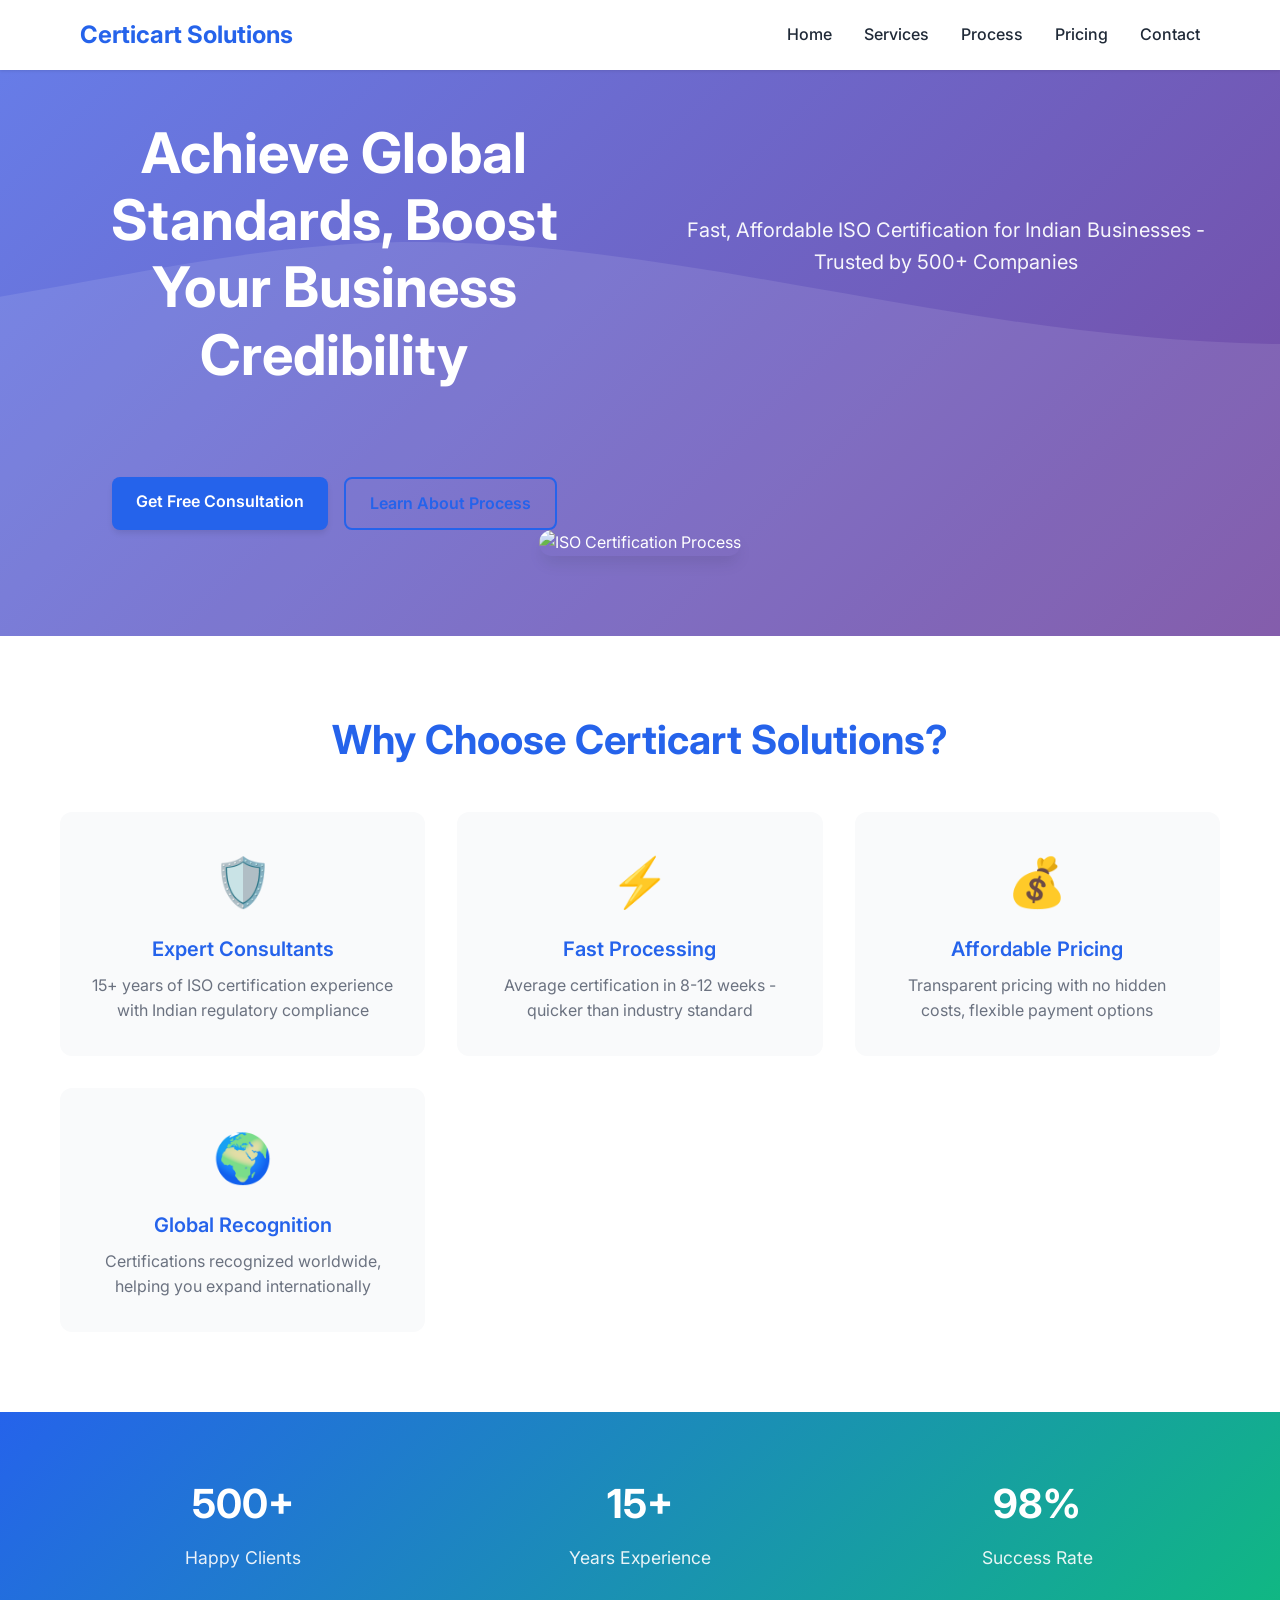
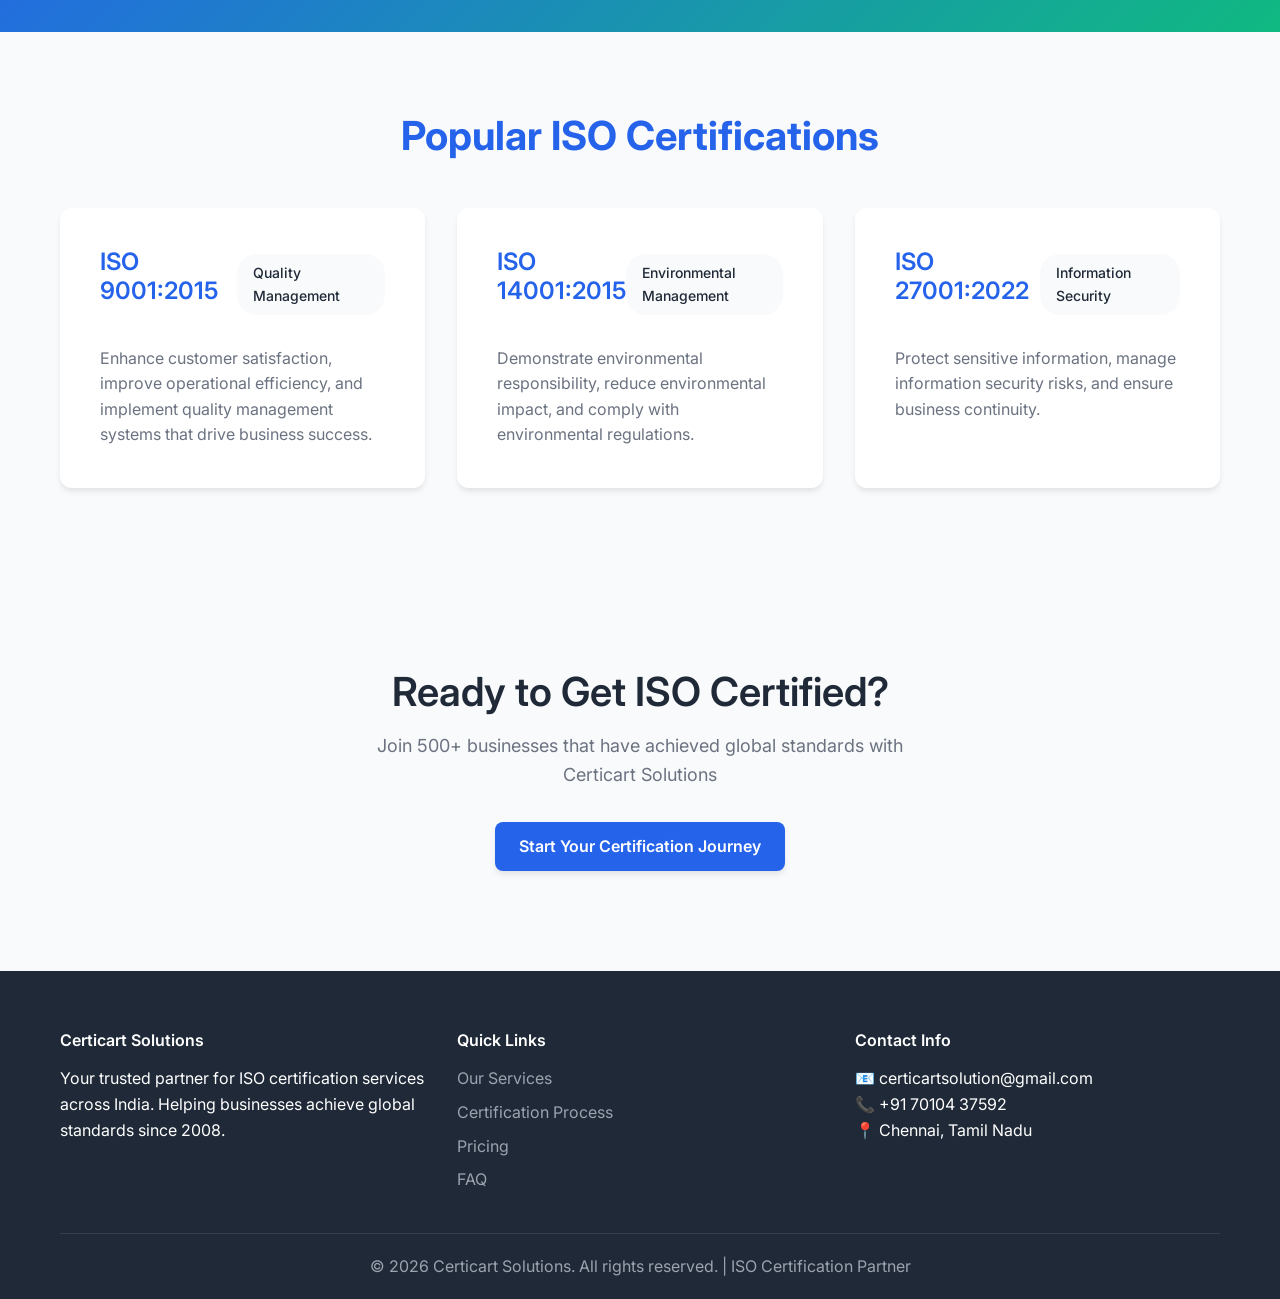
==== index.html @ 3e41272c "added the structure and filled with content" ====
<!DOCTYPE html>
<html lang="en">
<head>
    <meta charset="UTF-8">
    <meta name="viewport" content="width=device-width, initial-scale=1.0">
    <title>Certicart Solutions | ISO Certification Experts</title>
    <meta name="description" content="Professional ISO certification services for Indian businesses. Fast, affordable ISO 9001, ISO 14001, ISO 27001 certification. Get started today.">
    <link rel="stylesheet" href="assets/css/style.css">
    <link rel="preconnect" href="https://fonts.googleapis.com">
    <link rel="preconnect" href="https://fonts.gstatic.com" crossorigin>
    <link href="https://fonts.googleapis.com/css2?family=Inter:wght@300;400;500;600;700&display=swap" rel="stylesheet">
    <link rel="icon" type="image/jpeg" href="logo.jpg">
</head>
<body>
    <!-- Header Navigation -->
    <header class="header">
        <div class="container">
            <div class="nav-wrapper">
                <a href="index.html" class="logo">Certicart Solutions</a>
                <nav class="nav-menu">
                    <a href="index.html" class="nav-link">Home</a>
                    <a href="services.html" class="nav-link">Services</a>
                    <a href="process.html" class="nav-link">Process</a>
                    <a href="pricing.html" class="nav-link">Pricing</a>
                    <a href="contact.html" class="nav-link">Contact</a>
                </nav>
                <button class="mobile-menu-toggle" aria-label="Toggle menu">
                    <span></span>
                    <span></span>
                    <span></span>
                </button>
            </div>
        </div>
    </header>

    <!-- Hero Section -->
    <section class="hero">
        <div class="container">
            <div class="hero-content">
                <h1 class="hero-title">Achieve Global Standards, Boost Your Business Credibility</h1>
                <p class="hero-subtitle">Fast, Affordable ISO Certification for Indian Businesses - Trusted by 500+ Companies</p>
                <div class="hero-buttons">
                    <a href="contact.html" class="btn-primary">Get Free Consultation</a>
                    <a href="process.html" class="btn-secondary">Learn About Process</a>
                </div>
            </div>
            <div class="hero-image">
                <img src="https://picsum.photos/seed/iso-certification/600/400" alt="ISO Certification Process" loading="lazy">
            </div>
        </div>
    </section>

    <!-- Services Overview Section -->
    <section class="services-overview">
        <div class="container">
            <h2 class="section-title">Why Choose Certicart Solutions?</h2>
            <div class="services-grid">
                <div class="service-item">
                    <div class="service-icon">🛡️</div>
                    <h3>Expert Consultants</h3>
                    <p>15+ years of ISO certification experience with Indian regulatory compliance</p>
                </div>
                <div class="service-item">
                    <div class="service-icon">⚡</div>
                    <h3>Fast Processing</h3>
                    <p>Average certification in 8-12 weeks - quicker than industry standard</p>
                </div>
                <div class="service-item">
                    <div class="service-icon">💰</div>
                    <h3>Affordable Pricing</h3>
                    <p>Transparent pricing with no hidden costs, flexible payment options</p>
                </div>
                <div class="service-item">
                    <div class="service-icon">🌍</div>
                    <h3>Global Recognition</h3>
                    <p>Certifications recognized worldwide, helping you expand internationally</p>
                </div>
            </div>
        </div>
    </section>

    <!-- Quick Stats -->
    <section class="stats">
        <div class="container">
            <div class="stats-grid">
                <div class="stat-item">
                    <div class="stat-number">500+</div>
                    <div class="stat-label">Happy Clients</div>
                </div>
                <div class="stat-item">
                    <div class="stat-number">15+</div>
                    <div class="stat-label">Years Experience</div>
                </div>
                <div class="stat-item">
                    <div class="stat-number">98%</div>
                    <div class="stat-label">Success Rate</div>
                </div>
            </div>
        </div>
    </section>

    <!-- Featured Services -->
    <section class="featured-services">
        <div class="container">
            <h2 class="section-title">Popular ISO Certifications</h2>
            <div class="services-list">
                <div class="service-card">
                    <div class="service-header">
                        <h3>ISO 9001:2015</h3>
                        <span class="service-badge">Quality Management</span>
                    </div>
                    <p>Enhance customer satisfaction, improve operational efficiency, and implement quality management systems that drive business success.</p>
                </div>
                <div class="service-card">
                    <div class="service-header">
                        <h3>ISO 14001:2015</h3>
                        <span class="service-badge">Environmental Management</span>
                    </div>
                    <p>Demonstrate environmental responsibility, reduce environmental impact, and comply with environmental regulations.</p>
                </div>
                <div class="service-card">
                    <div class="service-header">
                        <h3>ISO 27001:2022</h3>
                        <span class="service-badge">Information Security</span>
                    </div>
                    <p>Protect sensitive information, manage information security risks, and ensure business continuity.</p>
                </div>
            </div>
        </div>
    </section>

    <!-- Trust CTA -->
    <section class="cta-section bg-light">
        <div class="container">
            <div class="cta-content text-center">
                <h2 class="cta-title">Ready to Get ISO Certified?</h2>
                <p class="cta-subtitle">Join 500+ businesses that have achieved global standards with Certicart Solutions</p>
                <a href="contact.html" class="btn-primary">Start Your Certification Journey</a>
            </div>
        </div>
    </section>

    <!-- Footer -->
    <footer class="footer">
        <div class="container">
            <div class="footer-content">
                <div class="footer-section">
                    <h4>Certicart Solutions</h4>
                    <p>Your trusted partner for ISO certification services across India. Helping businesses achieve global standards since 2008.</p>
                </div>
                <div class="footer-section">
                    <h4>Quick Links</h4>
                    <ul>
                        <li><a href="services.html">Our Services</a></li>
                        <li><a href="process.html">Certification Process</a></li>
                        <li><a href="pricing.html">Pricing</a></li>
                        <li><a href="faq.html">FAQ</a></li>
                    </ul>
                </div>
                <div class="footer-section">
                    <h4>Contact Info</h4>
                    <p>📧 certicartsolution@gmail.com</p>
                    <p>📞 +91 70104 37592</p>
                    <p>📍 Chennai, Tamil Nadu</p>
                </div>
            </div>
            <div class="footer-bottom">
                <p>&copy; 2026 Certicart Solutions. All rights reserved. | ISO Certification Partner</p>
            </div>
        </div>
    </footer>

    <script src="assets/js/script.js"></script>
</body>
</html>
---- assets/css/style.css ----
/* ===================================
   Base Styles & Variables
   =================================== */

:root {
    --primary-color: #2563eb;
    --secondary-color: #10b981;
    --accent-color: #f59e0b;
    --text-dark: #1f2937;
    --text-light: #6b7280;
    --text-lighter: #9ca3af;
    --bg-light: #f9fafb;
    --bg-white: #ffffff;
    --border-color: #e5e7eb;
    --shadow-sm: 0 1px 3px 0 rgba(0, 0, 0, 0.1);
    --shadow-md: 0 4px 6px -1px rgba(0, 0, 0, 0.1);
    --shadow-lg: 0 10px 15px -3px rgba(0, 0, 0, 0.1);
}

* {
    margin: 0;
    padding: 0;
    box-sizing: border-box;
}

html {
    scroll-behavior: smooth;
}

body {
    font-family: 'Inter', sans-serif;
    line-height: 1.6;
    color: var(--text-dark);
    overflow-x: hidden;
}

.container {
    max-width: 1200px;
    margin: 0 auto;
    padding: 0 20px;
}

/* ===================================
   Typography
   =================================== */

h1, h2, h3, h4, h5, h6 {
    font-weight: 600;
    line-height: 1.2;
    margin-bottom: 1rem;
}

.section-title {
    text-align: center;
    font-size: 2.5rem;
    font-weight: 700;
    margin-bottom: 3rem;
    color: var(--primary-color);
}

.section-subtitle {
    font-size: 1.25rem;
    color: var(--text-light);
    text-align: center;
    margin-bottom: 2rem;
}

.lead-text {
    font-size: 1.1rem;
    line-height: 1.8;
    color: var(--text-dark);
}

/* ===================================
   Header Navigation
   =================================== */

.header {
    background: var(--bg-white);
    box-shadow: var(--shadow-sm);
    position: fixed;
    top: 0;
    width: 100%;
    z-index: 1000;
    transition: all 0.3s ease;
}

.nav-wrapper {
    display: flex;
    justify-content: space-between;
    align-items: center;
    padding: 1rem 20px;
}

.logo {
    font-size: 1.5rem;
    font-weight: 700;
    color: var(--primary-color);
    text-decoration: none;
    transition: color 0.3s ease;
}

.logo:hover {
    color: var(--secondary-color);
}

.nav-menu {
    display: flex;
    list-style: none;
    gap: 2rem;
}

.nav-link {
    text-decoration: none;
    color: var(--text-dark);
    font-weight: 500;
    transition: color 0.3s ease;
    position: relative;
}

.nav-link:hover {
    color: var(--primary-color);
}

.nav-link::after {
    content: '';
    position: absolute;
    bottom: -5px;
    left: 0;
    width: 0;
    height: 2px;
    background: var(--primary-color);
    transition: width 0.3s ease;
}

.nav-link:hover::after {
    width: 100%;
}

.mobile-menu-toggle {
    display: none;
    flex-direction: column;
    cursor: pointer;
    gap: 4px;
    padding: 8px;
}

.mobile-menu-toggle span {
    width: 25px;
    height: 3px;
    background: var(--text-dark);
    transition: all 0.3s ease;
}

/* ===================================
   Buttons
   =================================== */

.btn-primary, .btn-secondary {
    display: inline-block;
    padding: 12px 24px;
    text-decoration: none;
    font-weight: 600;
    border-radius: 8px;
    transition: all 0.3s ease;
    cursor: pointer;
    border: none;
    font-size: 1rem;
}

.btn-primary {
    background: var(--primary-color);
    color: var(--bg-white);
    box-shadow: var(--shadow-md);
}

.btn-primary:hover {
    background: #1d4ed8;
    transform: translateY(-2px);
    box-shadow: var(--shadow-lg);
}

.btn-secondary {
    background: transparent;
    color: var(--primary-color);
    border: 2px solid var(--primary-color);
}

.btn-secondary:hover {
    background: var(--primary-color);
    color: var(--bg-white);
    transform: translateY(-2px);
}

/* ===================================
   Hero Section
   =================================== */

.hero {
    padding: 120px 0 80px;
    background: linear-gradient(135deg, #667eea 0%, #764ba2 100%);
    color: var(--bg-white);
    text-align: center;
    position: relative;
    overflow: hidden;
}

.hero::before {
    content: '';
    position: absolute;
    top: 0;
    left: 0;
    right: 0;
    bottom: 0;
    background: url('data:image/svg+xml,<svg xmlns="http://www.w3.org/2000/svg" viewBox="0 0 1440 320"><path fill="%23ffffff" fill-opacity="0.1" d="M0,96L48,112C96,128,192,160,288,160C384,160,480,128,576,122.7C672,117,768,139,864,154.7C960,171,1056,181,1152,165.3C1248,149,1344,107,1392,85.3L1440,64L1440,320L1392,320C1344,320,1248,320,1152,320C1056,320,960,320,864,320C768,320,672,320,576,320C480,320,384,320,288,320C192,320,96,320,48,320L0,320Z"></path></svg>') no-repeat bottom;
    background-size: cover;
}

.hero-content {
    display: grid;
    grid-template-columns: 1fr 1fr;
    gap: 4rem;
    align-items: center;
    position: relative;
    z-index: 1;
}

.hero-title {
    font-size: 3.5rem;
    font-weight: 700;
    margin-bottom: 1.5rem;
    line-height: 1.2;
}

.hero-subtitle {
    font-size: 1.25rem;
    margin-bottom: 2.5rem;
    opacity: 0.95;
}

.hero-buttons {
    display: flex;
    gap: 1rem;
    justify-content: center;
    flex-wrap: wrap;
}

.hero-image img {
    border-radius: 20px;
    box-shadow: var(--shadow-lg);
    max-width: 100%;
    height: auto;
}

/* ===================================
   Services Sections
   =================================== */

.services-overview {
    padding: 80px 0;
    background: var(--bg-white);
}

.services-grid {
    display: grid;
    grid-template-columns: repeat(auto-fit, minmax(280px, 1fr));
    gap: 2rem;
    margin-top: 3rem;
}

.service-item {
    text-align: center;
    padding: 2rem;
    background: var(--bg-light);
    border-radius: 12px;
    transition: transform 0.3s ease, box-shadow 0.3s ease;
}

.service-item:hover {
    transform: translateY(-5px);
    box-shadow: var(--shadow-lg);
}

.service-icon {
    font-size: 3rem;
    margin-bottom: 1rem;
}

.service-item h3 {
    font-size: 1.25rem;
    color: var(--primary-color);
    margin-bottom: 0.75rem;
}

.service-item p {
    color: var(--text-light);
    line-height: 1.6;
}

/* Stats Section */
.stats {
    padding: 60px 0;
    background: linear-gradient(135deg, var(--primary-color) 0%, var(--secondary-color) 100%);
    color: var(--bg-white);
}

.stats-grid {
    display: grid;
    grid-template-columns: repeat(auto-fit, minmax(200px, 1fr));
    gap: 2rem;
    text-align: center;
}

.stat-number {
    font-size: 2.5rem;
    font-weight: 700;
    margin-bottom: 0.5rem;
}

.stat-label {
    font-size: 1.1rem;
    opacity: 0.9;
}

/* ===================================
   Featured Services
   =================================== */

.featured-services {
    padding: 80px 0;
    background: var(--bg-light);
}

.services-list {
    display: grid;
    grid-template-columns: repeat(auto-fit, minmax(320px, 1fr));
    gap: 2rem;
    margin-top: 3rem;
}

.service-card {
    background: var(--bg-white);
    padding: 2.5rem;
    border-radius: 12px;
    box-shadow: var(--shadow-md);
    transition: transform 0.3s ease, box-shadow 0.3s ease;
}

.service-card:hover {
    transform: translateY(-3px);
    box-shadow: var(--shadow-lg);
}

.service-header {
    display: flex;
    justify-content: space-between;
    align-items: center;
    margin-bottom: 1.5rem;
}

.service-header h3 {
    font-size: 1.5rem;
    color: var(--primary-color);
}

.service-badge {
    background: var(--bg-light);
    padding: 0.5rem 1rem;
    border-radius: 20px;
    font-size: 0.875rem;
    font-weight: 500;
    color: var(--text-dark);
}

.service-card p {
    color: var(--text-light);
    line-height: 1.6;
}

/* ===================================
   Team Section
   =================================== */

.team-section {
    padding: 80px 0;
    background: var(--bg-white);
}

.team-grid {
    display: grid;
    grid-template-columns: repeat(auto-fit, minmax(250px, 1fr));
    gap: 2rem;
    margin-top: 3rem;
}

.team-member {
    text-align: center;
    transition: transform 0.3s ease;
}

.team-member:hover {
    transform: scale(1.05);
}

.member-image img {
    border-radius: 50%;
    width: 150px;
    height: 150px;
    object-fit: cover;
    margin-bottom: 1rem;
}

.member-name {
    font-size: 1.25rem;
    margin-bottom: 0.25rem;
}

.member-title {
    color: var(--text-light);
    margin-bottom: 0.5rem;
}

.member-expertise {
    font-size: 0.875rem;
    color: var(--text-lighter);
}

/* ===================================
   Values Section
   =================================== */

.values-section {
    padding: 80px 0;
}

.values-grid {
    display: grid;
    grid-template-columns: repeat(auto-fit, minmax(250px, 1fr));
    gap: 2rem;
    margin-top: 3rem;
}

.value-item {
    text-align: center;
    padding: 2rem;
    background: var(--bg-white);
    border-radius: 12px;
    box-shadow: var(--shadow-md);
    transition: transform 0.3s ease;
}

.value-item:hover {
    transform: translateY(-5px);
}

.value-icon {
    font-size: 3rem;
    margin-bottom: 1rem;
}

.value-item h3 {
    color: var(--primary-color);
    margin-bottom: 0.75rem;
}

/* ===================================
   Contact Section
   =================================== */

.cta-section {
    padding: 100px 0;
    text-align: center;
}

.cta-section.bg-light {
    background: var(--bg-light);
}

.cta-title {
    font-size: 2.5rem;
    margin-bottom: 1rem;
}

.cta-subtitle {
    font-size: 1.125rem;
    color: var(--text-light);
    margin-bottom: 2rem;
    max-width: 600px;
    margin-left: auto;
    margin-right: auto;
}

/* ===================================
   Footer
   =================================== */

.footer {
    background: var(--text-dark);
    color: var(--bg-white);
    padding: 60px 0 20px;
}

.footer-content {
    display: grid;
    grid-template-columns: repeat(auto-fit, minmax(250px, 1fr));
    gap: 2rem;
    margin-bottom: 2rem;
}

.footer-section h4 {
    color: var(--bg-white);
    margin-bottom: 1rem;
}

.footer-section ul {
    list-style: none;
}

.footer-section li {
    margin-bottom: 0.5rem;
}

.footer-section a {
    color: var(--text-lighter);
    text-decoration: none;
    transition: color 0.3s ease;
}

.footer-section a:hover {
    color: var(--bg-white);
}

.footer-bottom {
    border-top: 1px solid rgba(255, 255, 255, 0.1);
    padding-top: 20px;
    text-align: center;
    color: var(--text-lighter);
}

/* ===================================
   Mobile Responsive
   =================================== */

@media (max-width: 768px) {
    .mobile-menu-toggle {
        display: flex;
    }

    .nav-menu {
        display: none;
        position: absolute;
        top: 100%;
        left: 0;
        width: 100%;
        background: var(--bg-white);
        flex-direction: column;
        padding: 1rem;
        box-shadow: var(--shadow-lg);
    }

    .nav-menu.active {
        display: flex;
    }

    .hero-content {
        grid-template-columns: 1fr;
        text-align: center;
        gap: 2rem;
    }

    .hero-title {
        font-size: 2.5rem;
    }

    .hero-buttons {
        justify-content: center;
    }

    .stats-grid {
        grid-template-columns: 1fr;
    }

    .service-header {
        flex-direction: column;
        align-items: flex-start;
        gap: 1rem;
    }

    .footer-content {
        grid-template-columns: 1fr;
        text-align: center;
    }

    .section-title {
        font-size: 2rem;
    }
}

@media (max-width: 480px) {
    .hero-title {
        font-size: 2rem;
    }

    .hero-subtitle {
        font-size: 1rem;
    }

    .stats-grid {
        gap: 1rem;
    }

    .stat-number {
        font-size: 2rem;
    }
}
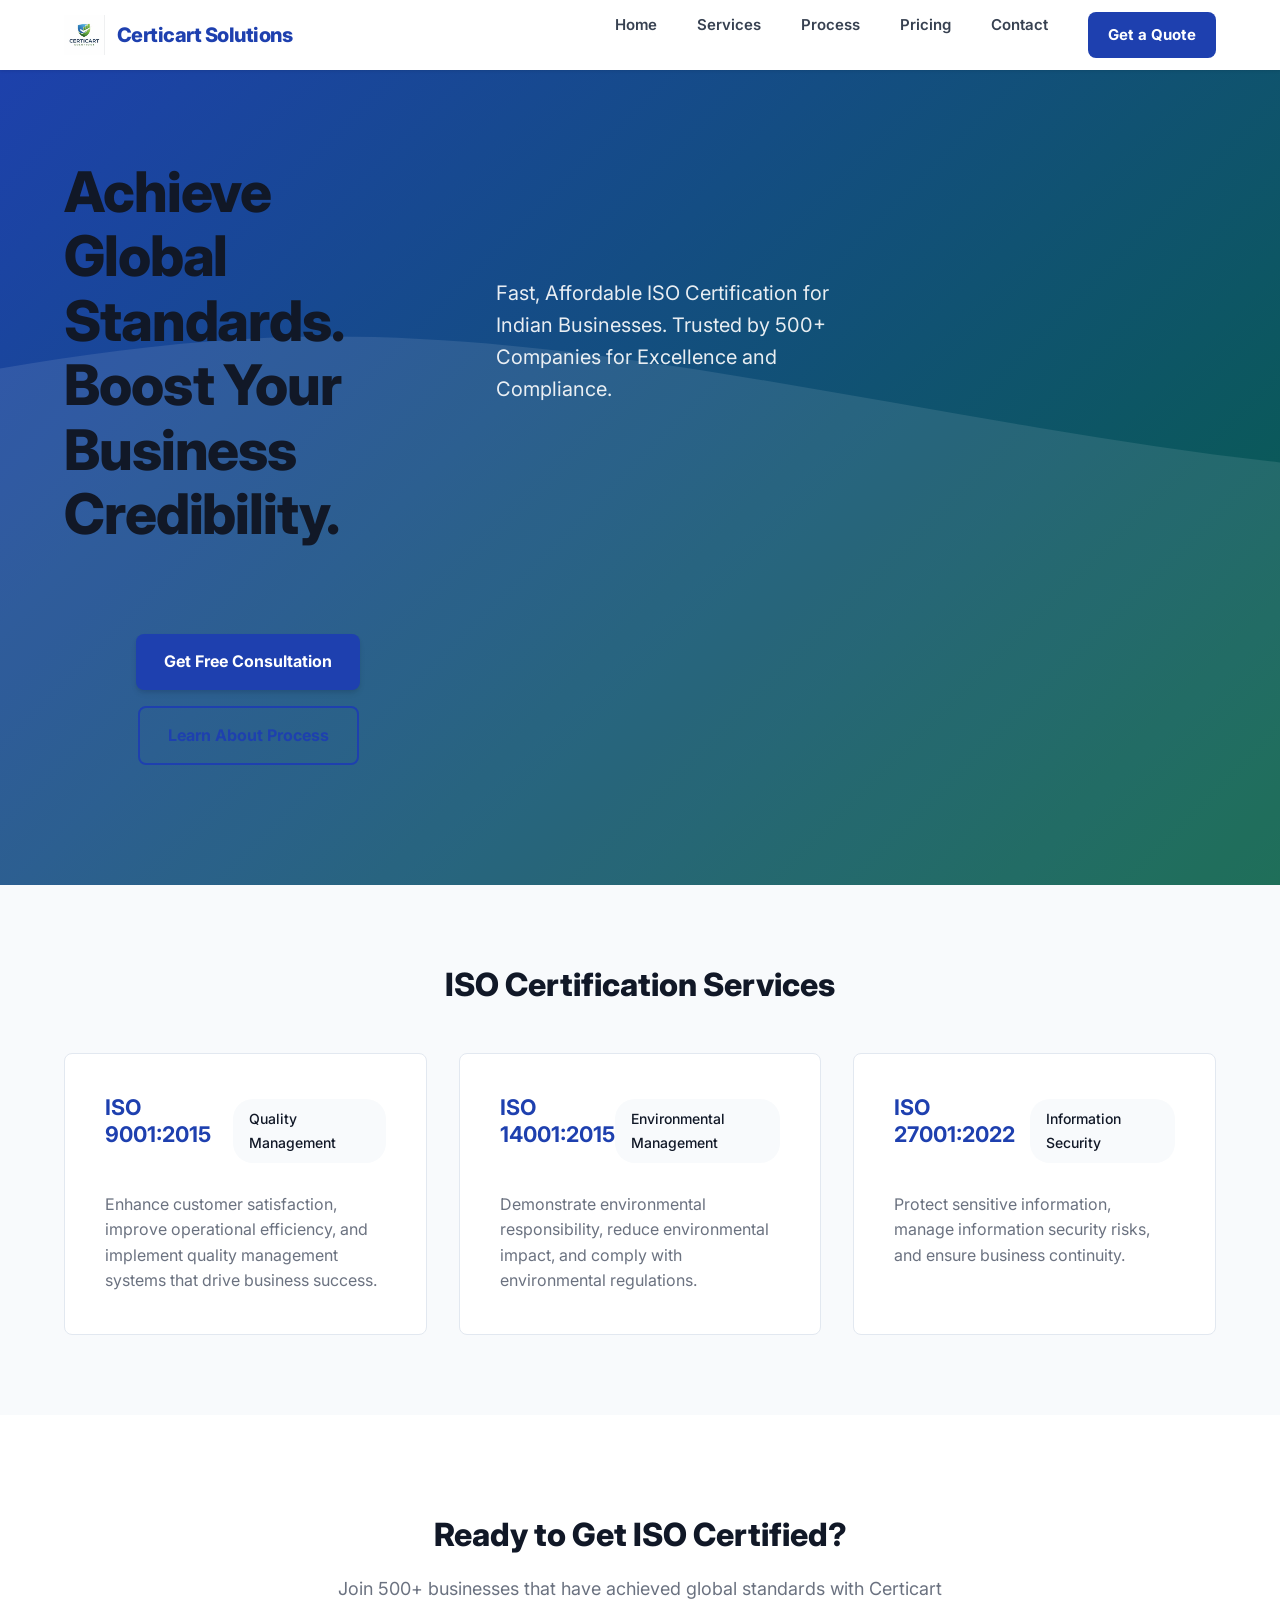
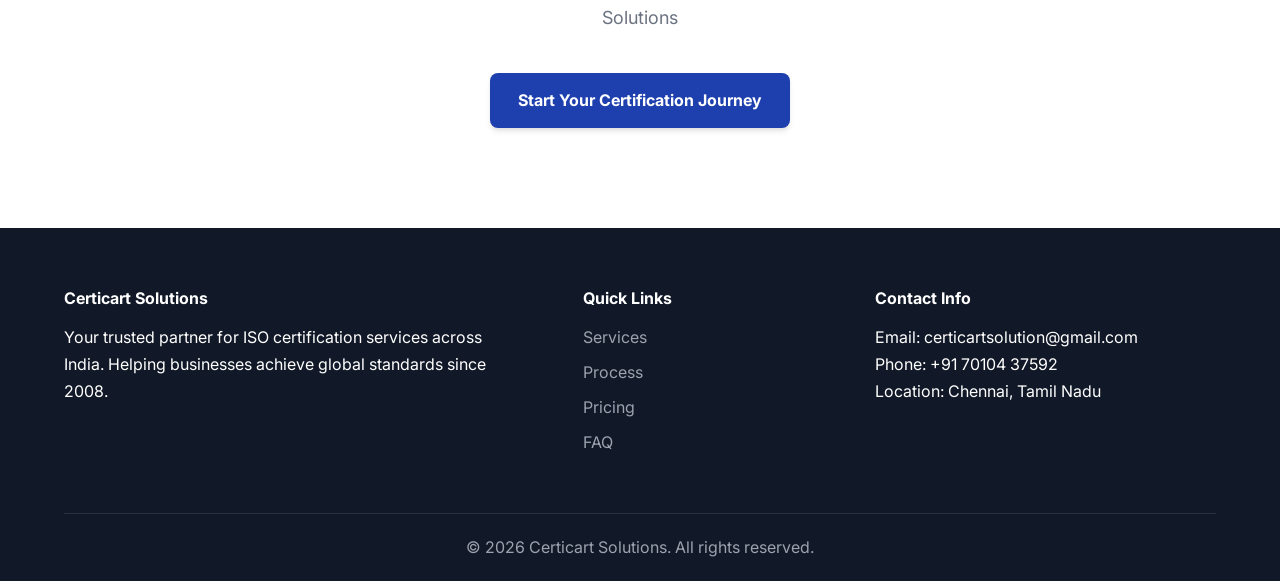
==== commit 759eb7d4: "made changes to the structure and content" ====
--- a/index.html
+++ b/index.html
@@ -9,20 +9,24 @@
     <link rel="preconnect" href="https://fonts.googleapis.com">
     <link rel="preconnect" href="https://fonts.gstatic.com" crossorigin>
     <link href="https://fonts.googleapis.com/css2?family=Inter:wght@300;400;500;600;700&display=swap" rel="stylesheet">
-    <link rel="icon" type="image/jpeg" href="logo.jpg">
+    <link rel="icon" type="image/png" href="assets/logo.png">
 </head>
 <body>
     <!-- Header Navigation -->
     <header class="header">
         <div class="container">
             <div class="nav-wrapper">
-                <a href="index.html" class="logo">Certicart Solutions</a>
+                <a href="index.html" class="logo">
+                    <img src="assets/logo.png" alt="Certicart Solutions Logo" class="logo-img">
+                    <span class="logo-text">Certicart Solutions</span>
+                </a>
                 <nav class="nav-menu">
                     <a href="index.html" class="nav-link">Home</a>
                     <a href="services.html" class="nav-link">Services</a>
                     <a href="process.html" class="nav-link">Process</a>
                     <a href="pricing.html" class="nav-link">Pricing</a>
                     <a href="contact.html" class="nav-link">Contact</a>
+                    <a href="contact.html" class="nav-link nav-quote-btn">Get a Quote</a>
                 </nav>
                 <button class="mobile-menu-toggle" aria-label="Toggle menu">
                     <span></span>
@@ -36,73 +40,21 @@
     <!-- Hero Section -->
     <section class="hero">
         <div class="container">
-            <div class="hero-content">
-                <h1 class="hero-title">Achieve Global Standards, Boost Your Business Credibility</h1>
-                <p class="hero-subtitle">Fast, Affordable ISO Certification for Indian Businesses - Trusted by 500+ Companies</p>
+            <div class="hero-content" style="max-width: 800px;">
+                <h1 class="hero-title">Achieve Global Standards. Boost Your Business Credibility.</h1>
+                <p class="hero-subtitle">Fast, Affordable ISO Certification for Indian Businesses. Trusted by 500+ Companies for Excellence and Compliance.</p>
                 <div class="hero-buttons">
                     <a href="contact.html" class="btn-primary">Get Free Consultation</a>
                     <a href="process.html" class="btn-secondary">Learn About Process</a>
                 </div>
             </div>
-            <div class="hero-image">
-                <img src="https://picsum.photos/seed/iso-certification/600/400" alt="ISO Certification Process" loading="lazy">
-            </div>
         </div>
     </section>
 
-    <!-- Services Overview Section -->
-    <section class="services-overview">
-        <div class="container">
-            <h2 class="section-title">Why Choose Certicart Solutions?</h2>
-            <div class="services-grid">
-                <div class="service-item">
-                    <div class="service-icon">🛡️</div>
-                    <h3>Expert Consultants</h3>
-                    <p>15+ years of ISO certification experience with Indian regulatory compliance</p>
-                </div>
-                <div class="service-item">
-                    <div class="service-icon">⚡</div>
-                    <h3>Fast Processing</h3>
-                    <p>Average certification in 8-12 weeks - quicker than industry standard</p>
-                </div>
-                <div class="service-item">
-                    <div class="service-icon">💰</div>
-                    <h3>Affordable Pricing</h3>
-                    <p>Transparent pricing with no hidden costs, flexible payment options</p>
-                </div>
-                <div class="service-item">
-                    <div class="service-icon">🌍</div>
-                    <h3>Global Recognition</h3>
-                    <p>Certifications recognized worldwide, helping you expand internationally</p>
-                </div>
-            </div>
-        </div>
-    </section>
-
-    <!-- Quick Stats -->
-    <section class="stats">
-        <div class="container">
-            <div class="stats-grid">
-                <div class="stat-item">
-                    <div class="stat-number">500+</div>
-                    <div class="stat-label">Happy Clients</div>
-                </div>
-                <div class="stat-item">
-                    <div class="stat-number">15+</div>
-                    <div class="stat-label">Years Experience</div>
-                </div>
-                <div class="stat-item">
-                    <div class="stat-number">98%</div>
-                    <div class="stat-label">Success Rate</div>
-                </div>
-            </div>
-        </div>
-    </section>
-
-    <!-- Featured Services -->
+    <!-- Core Services -->
     <section class="featured-services">
         <div class="container">
-            <h2 class="section-title">Popular ISO Certifications</h2>
+            <h2 class="section-title">ISO Certification Services</h2>
             <div class="services-list">
                 <div class="service-card">
                     <div class="service-header">
@@ -130,7 +82,7 @@
     </section>
 
     <!-- Trust CTA -->
-    <section class="cta-section bg-light">
+    <section class="cta-section">
         <div class="container">
             <div class="cta-content text-center">
                 <h2 class="cta-title">Ready to Get ISO Certified?</h2>
@@ -151,25 +103,28 @@
                 <div class="footer-section">
                     <h4>Quick Links</h4>
                     <ul>
-                        <li><a href="services.html">Our Services</a></li>
-                        <li><a href="process.html">Certification Process</a></li>
+                        <li><a href="services.html">Services</a></li>
+                        <li><a href="process.html">Process</a></li>
                         <li><a href="pricing.html">Pricing</a></li>
                         <li><a href="faq.html">FAQ</a></li>
                     </ul>
                 </div>
                 <div class="footer-section">
                     <h4>Contact Info</h4>
-                    <p>📧 certicartsolution@gmail.com</p>
-                    <p>📞 +91 70104 37592</p>
-                    <p>📍 Chennai, Tamil Nadu</p>
+                    <p>Email: certicartsolution@gmail.com</p>
+                    <p>Phone: +91 70104 37592</p>
+                    <p>Location: Chennai, Tamil Nadu</p>
                 </div>
             </div>
             <div class="footer-bottom">
-                <p>&copy; 2026 Certicart Solutions. All rights reserved. | ISO Certification Partner</p>
+                <p>&copy; 2026 Certicart Solutions. All rights reserved.</p>
             </div>
         </div>
     </footer>
 
+    <button id="back-to-top" aria-label="Back to top">
+        <span>↑</span>
+    </button>
     <script src="assets/js/script.js"></script>
 </body>
 </html>
--- a/assets/css/style.css
+++ b/assets/css/style.css
@@ -3,18 +3,31 @@
    =================================== */
 
 :root {
-    --primary-color: #2563eb;
-    --secondary-color: #10b981;
-    --accent-color: #f59e0b;
-    --text-dark: #1f2937;
-    --text-light: #6b7280;
-    --text-lighter: #9ca3af;
-    --bg-light: #f9fafb;
+    /* Color Palette - Premium Corporate */
+    --primary-color: #1e40af;       /* Deeper, Trustworthy Blue */
+    --secondary-color: #065f46;     /* Deeper, Professional Green */
+    --accent-color: #10b981;        /* Clean Accent Green */
+    --text-dark: #111827;          /* Rich Header Gray */
+    --text-body: #374151;          /* Comfortable Body Gray */
+    --text-light: #6b7280;          /* Subtle Support Gray */
+    --text-lighter: #9ca3af;       /* Minor Support Gray */
+    --bg-light: #f8fafc;           /* Clean Off-white/Gray */
     --bg-white: #ffffff;
-    --border-color: #e5e7eb;
-    --shadow-sm: 0 1px 3px 0 rgba(0, 0, 0, 0.1);
-    --shadow-md: 0 4px 6px -1px rgba(0, 0, 0, 0.1);
-    --shadow-lg: 0 10px 15px -3px rgba(0, 0, 0, 0.1);
+    --border-color: #e2e8f0;       /* Lighter, subtle borders */
+    
+    /* Typography Scale */
+    --fs-h1: 2.75rem;
+    --fs-h1-hero: 3.5rem;
+    --fs-h2: 2rem;
+    --fs-h3: 1.25rem;
+    --fs-body: 1rem;
+    --fs-nav: 0.9375rem;
+    
+    /* Effects */
+    --shadow-sm: 0 1px 2px 0 rgba(0, 0, 0, 0.05);
+    --shadow-md: 0 4px 6px -1px rgba(0, 0, 0, 0.1), 0 2px 4px -1px rgba(0, 0, 0, 0.06);
+    --shadow-lg: 0 10px 15px -3px rgba(0, 0, 0, 0.1), 0 4px 6px -2px rgba(0, 0, 0, 0.05);
+    --radius-standard: 8px;
 }
 
 * {
@@ -25,19 +38,23 @@
 
 html {
     scroll-behavior: smooth;
+    font-size: 16px; /* Explicit base */
 }
 
 body {
-    font-family: 'Inter', sans-serif;
-    line-height: 1.6;
-    color: var(--text-dark);
+    font-family: 'Inter', -apple-system, BlinkMacSystemFont, 'Segoe UI', Roboto, sans-serif;
+    line-height: 1.7; /* Balanced for readability */
+    color: var(--text-body);
+    background-color: var(--bg-white);
     overflow-x: hidden;
+    -webkit-font-smoothing: antialiased;
+    -moz-osx-font-smoothing: grayscale;
 }
 
 .container {
     max-width: 1200px;
     margin: 0 auto;
-    padding: 0 20px;
+    padding: 0 1.5rem;
 }
 
 /* ===================================
@@ -45,30 +62,33 @@
    =================================== */
 
 h1, h2, h3, h4, h5, h6 {
-    font-weight: 600;
-    line-height: 1.2;
-    margin-bottom: 1rem;
+    font-weight: 700; /* Bolder headers for clear hierarchy */
+    line-height: 1.25;
+    margin-bottom: 1.25rem;
+    color: var(--text-dark);
 }
 
 .section-title {
     text-align: center;
-    font-size: 2.5rem;
-    font-weight: 700;
-    margin-bottom: 3rem;
-    color: var(--primary-color);
+    font-size: var(--fs-h2);
+    font-weight: 800;
+    margin-bottom: 1.5rem;
 }
 
 .section-subtitle {
-    font-size: 1.25rem;
+    font-size: 1.125rem;
     color: var(--text-light);
     text-align: center;
-    margin-bottom: 2rem;
+    margin-bottom: 3rem;
+    max-width: 700px;
+    margin-left: auto;
+    margin-right: auto;
 }
 
 .lead-text {
-    font-size: 1.1rem;
+    font-size: 1.125rem;
     line-height: 1.8;
-    color: var(--text-dark);
+    color: var(--text-body);
 }
 
 /* ===================================
@@ -89,37 +109,71 @@
     display: flex;
     justify-content: space-between;
     align-items: center;
-    padding: 1rem 20px;
+    padding: 0.75rem 0;
 }
 
 .logo {
-    font-size: 1.5rem;
-    font-weight: 700;
+    display: flex;
+    align-items: center;
+    gap: 12px;
+    text-decoration: none;
+    transition: transform 0.3s cubic-bezier(0.4, 0, 0.2, 1);
+}
+
+.logo:hover {
+    transform: scale(1.02);
+}
+
+.logo-img {
+    height: 40px;
+    width: auto;
+    object-fit: contain;
+}
+
+.logo-text {
+    font-size: 1.25rem;
+    font-weight: 800;
     color: var(--primary-color);
-    text-decoration: none;
-    transition: color 0.3s ease;
-}
-
-.logo:hover {
-    color: var(--secondary-color);
+    letter-spacing: -0.025em;
 }
 
 .nav-menu {
     display: flex;
     list-style: none;
-    gap: 2rem;
+    gap: 2.5rem;
 }
 
 .nav-link {
     text-decoration: none;
-    color: var(--text-dark);
-    font-weight: 500;
+    color: var(--text-body);
+    font-weight: 600;
+    font-size: var(--fs-nav);
     transition: color 0.3s ease;
     position: relative;
 }
 
 .nav-link:hover {
     color: var(--primary-color);
+}
+
+.nav-quote-btn {
+    background: var(--primary-color);
+    color: var(--bg-white) !important;
+    padding: 0.625rem 1.25rem;
+    border-radius: var(--radius-standard);
+    font-weight: 700;
+    font-size: var(--fs-nav);
+    transition: all 0.3s ease;
+}
+
+.nav-quote-btn:hover {
+    background: var(--secondary-color);
+    transform: translateY(-1px);
+    box-shadow: var(--shadow-md);
+}
+
+.nav-quote-btn::after {
+    display: none;
 }
 
 .nav-link::after {
@@ -158,14 +212,14 @@
 
 .btn-primary, .btn-secondary {
     display: inline-block;
-    padding: 12px 24px;
+    padding: 0.875rem 1.75rem;
     text-decoration: none;
-    font-weight: 600;
-    border-radius: 8px;
-    transition: all 0.3s ease;
+    font-weight: 700;
+    border-radius: var(--radius-standard);
+    transition: all 0.3s cubic-bezier(0.4, 0, 0.2, 1);
     cursor: pointer;
     border: none;
-    font-size: 1rem;
+    font-size: var(--fs-body);
 }
 
 .btn-primary {
@@ -175,7 +229,7 @@
 }
 
 .btn-primary:hover {
-    background: #1d4ed8;
+    background: #173691; /* Manual darken of primary */
     transform: translateY(-2px);
     box-shadow: var(--shadow-lg);
 }
@@ -197,10 +251,10 @@
    =================================== */
 
 .hero {
-    padding: 120px 0 80px;
-    background: linear-gradient(135deg, #667eea 0%, #764ba2 100%);
+    padding: 160px 0 120px;
+    background: linear-gradient(135deg, #1e40af 0%, #065f46 100%);
     color: var(--bg-white);
-    text-align: center;
+    text-align: left;
     position: relative;
     overflow: hidden;
 }
@@ -226,16 +280,18 @@
 }
 
 .hero-title {
-    font-size: 3.5rem;
-    font-weight: 700;
+    font-size: var(--fs-h1-hero);
+    font-weight: 800;
     margin-bottom: 1.5rem;
-    line-height: 1.2;
+    line-height: 1.15;
+    letter-spacing: -0.02em;
 }
 
 .hero-subtitle {
     font-size: 1.25rem;
-    margin-bottom: 2.5rem;
-    opacity: 0.95;
+    margin-bottom: 3rem;
+    opacity: 0.9;
+    line-height: 1.6;
 }
 
 .hero-buttons {
@@ -257,7 +313,7 @@
    =================================== */
 
 .services-overview {
-    padding: 80px 0;
+    padding: 120px 0;
     background: var(--bg-white);
 }
 
@@ -287,7 +343,7 @@
 }
 
 .service-item h3 {
-    font-size: 1.25rem;
+    font-size: var(--fs-h3);
     color: var(--primary-color);
     margin-bottom: 0.75rem;
 }
@@ -305,15 +361,12 @@
 }
 
 .stats-grid {
-    display: grid;
-    grid-template-columns: repeat(auto-fit, minmax(200px, 1fr));
-    gap: 2rem;
-    text-align: center;
+    display: none; /* Decluttered */
 }
 
 .stat-number {
-    font-size: 2.5rem;
-    font-weight: 700;
+    font-size: var(--fs-h2);
+    font-weight: 800;
     margin-bottom: 0.5rem;
 }
 
@@ -341,14 +394,14 @@
 .service-card {
     background: var(--bg-white);
     padding: 2.5rem;
-    border-radius: 12px;
-    box-shadow: var(--shadow-md);
-    transition: transform 0.3s ease, box-shadow 0.3s ease;
+    border-radius: 8px;
+    border: 1px solid var(--border-color);
+    transition: transform 0.3s ease;
 }
 
 .service-card:hover {
-    transform: translateY(-3px);
-    box-shadow: var(--shadow-lg);
+    transform: translateY(-2px);
+    border-color: var(--primary-color);
 }
 
 .service-header {
@@ -359,8 +412,9 @@
 }
 
 .service-header h3 {
-    font-size: 1.5rem;
+    font-size: 1.35rem;
     color: var(--primary-color);
+    font-weight: 700;
 }
 
 .service-badge {
@@ -412,7 +466,9 @@
 
 .member-name {
     font-size: 1.25rem;
+    font-weight: 700;
     margin-bottom: 0.25rem;
+    color: var(--text-dark);
 }
 
 .member-title {
@@ -477,17 +533,19 @@
 }
 
 .cta-title {
-    font-size: 2.5rem;
-    margin-bottom: 1rem;
+    font-size: var(--fs-h2);
+    font-weight: 800;
+    margin-bottom: 1.25rem;
 }
 
 .cta-subtitle {
     font-size: 1.125rem;
     color: var(--text-light);
-    margin-bottom: 2rem;
-    max-width: 600px;
+    margin-bottom: 2.5rem;
+    max-width: 650px;
     margin-left: auto;
     margin-right: auto;
+    line-height: 1.6;
 }
 
 /* ===================================
@@ -502,9 +560,9 @@
 
 .footer-content {
     display: grid;
-    grid-template-columns: repeat(auto-fit, minmax(250px, 1fr));
-    gap: 2rem;
-    margin-bottom: 2rem;
+    grid-template-columns: 2fr 1fr 1.5fr;
+    gap: 4rem;
+    margin-bottom: 3rem;
 }
 
 .footer-section h4 {
@@ -541,9 +599,45 @@
    Mobile Responsive
    =================================== */
 
+/* ===================================
+   Back to Top Button
+   =================================== */
+#back-to-top {
+    position: fixed;
+    bottom: 30px;
+    right: 30px;
+    width: 45px;
+    height: 45px;
+    background: var(--primary-color);
+    color: white;
+    border: none;
+    border-radius: 50%;
+    cursor: pointer;
+    display: none;
+    align-items: center;
+    justify-content: center;
+    z-index: 1000;
+    box-shadow: var(--shadow-md);
+    transition: all 0.3s ease;
+}
+
+#back-to-top:hover {
+    background: var(--secondary-color);
+    transform: translateY(-3px);
+    box-shadow: var(--shadow-lg);
+}
+
 @media (max-width: 768px) {
     .mobile-menu-toggle {
         display: flex;
+    }
+    
+    .logo-img {
+        height: 32px;
+    }
+    
+    .logo-text {
+        font-size: 1.125rem;
     }
 
     .nav-menu {
@@ -554,8 +648,17 @@
         width: 100%;
         background: var(--bg-white);
         flex-direction: column;
-        padding: 1rem;
+        padding: 2.5rem 1.5rem;
         box-shadow: var(--shadow-lg);
+        gap: 1.5rem;
+        text-align: center;
+        border-top: 1px solid var(--border-color);
+    }
+
+    .nav-quote-btn {
+        display: inline-block;
+        width: fit-content;
+        margin: 0 auto;
     }
 
     .nav-menu.active {
@@ -592,7 +695,7 @@
     }
 
     .section-title {
-        font-size: 2rem;
+        font-size: 1.75rem;
     }
 }
 
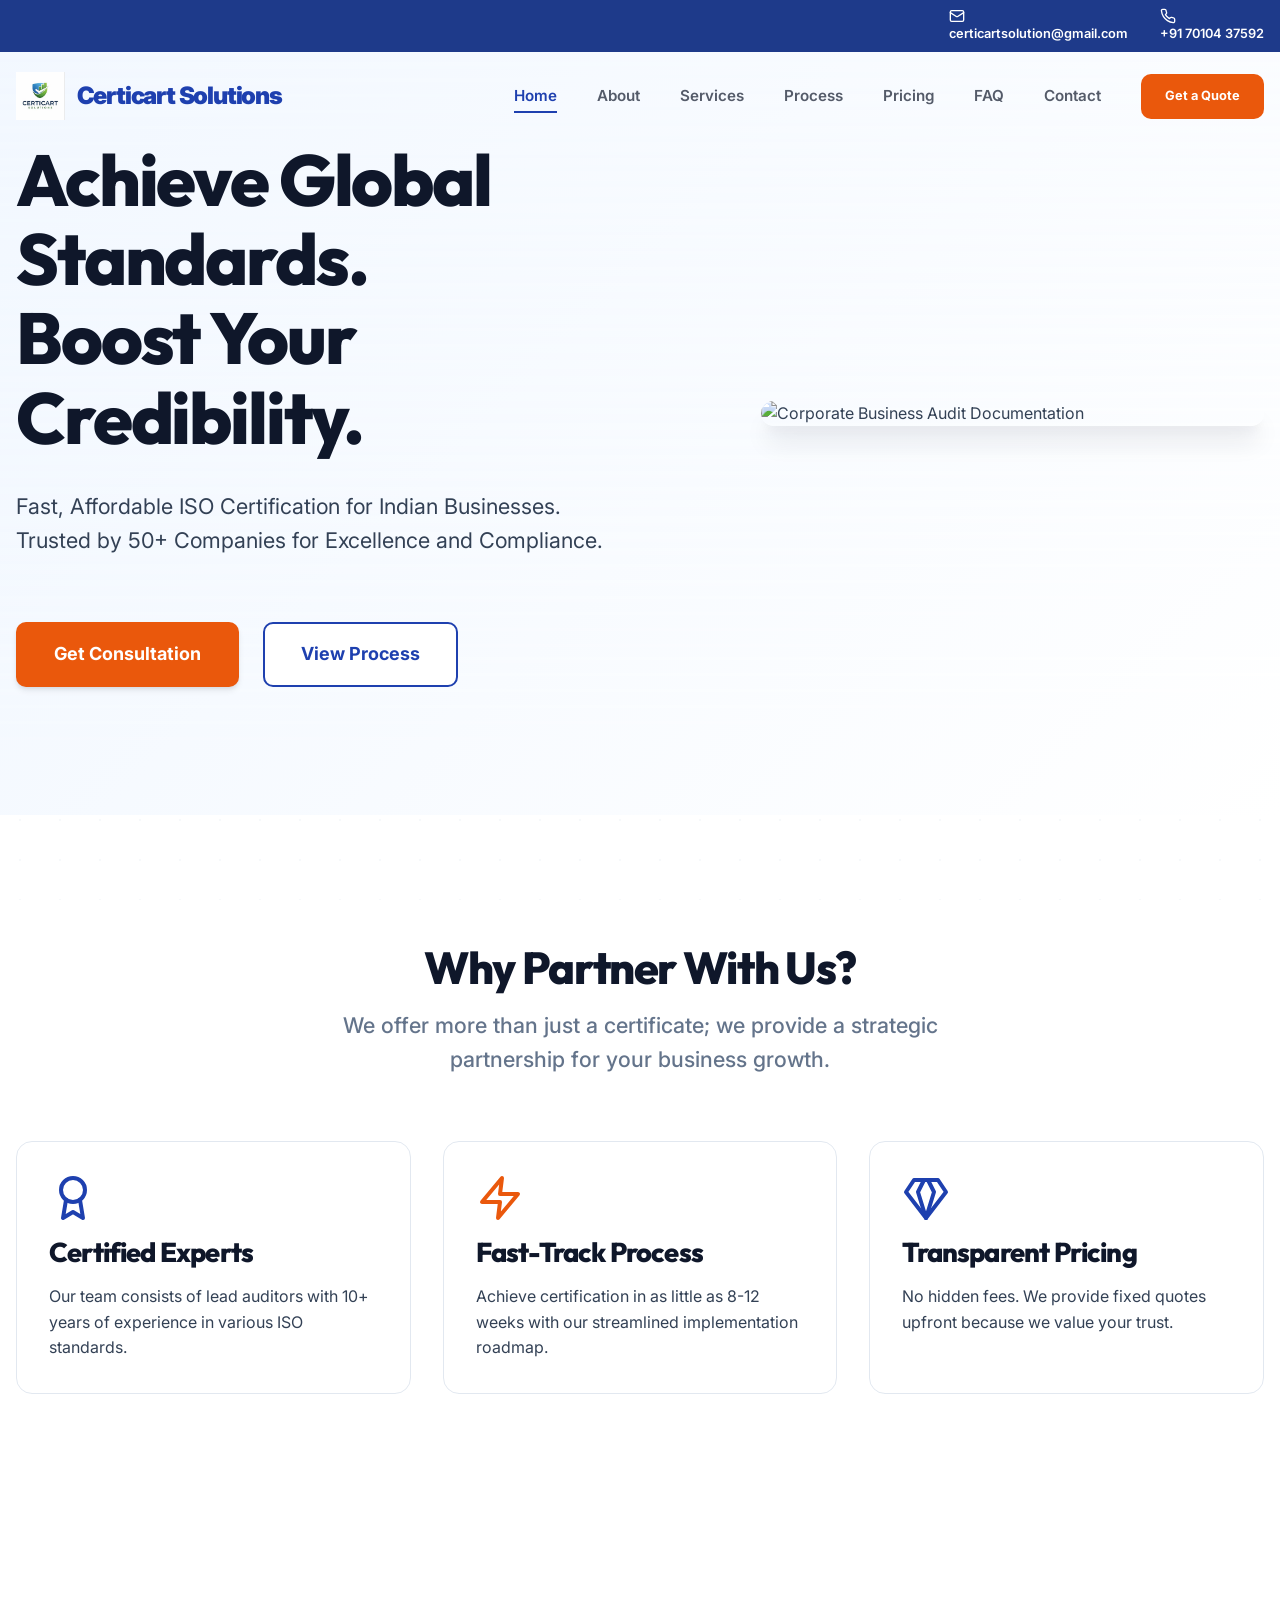
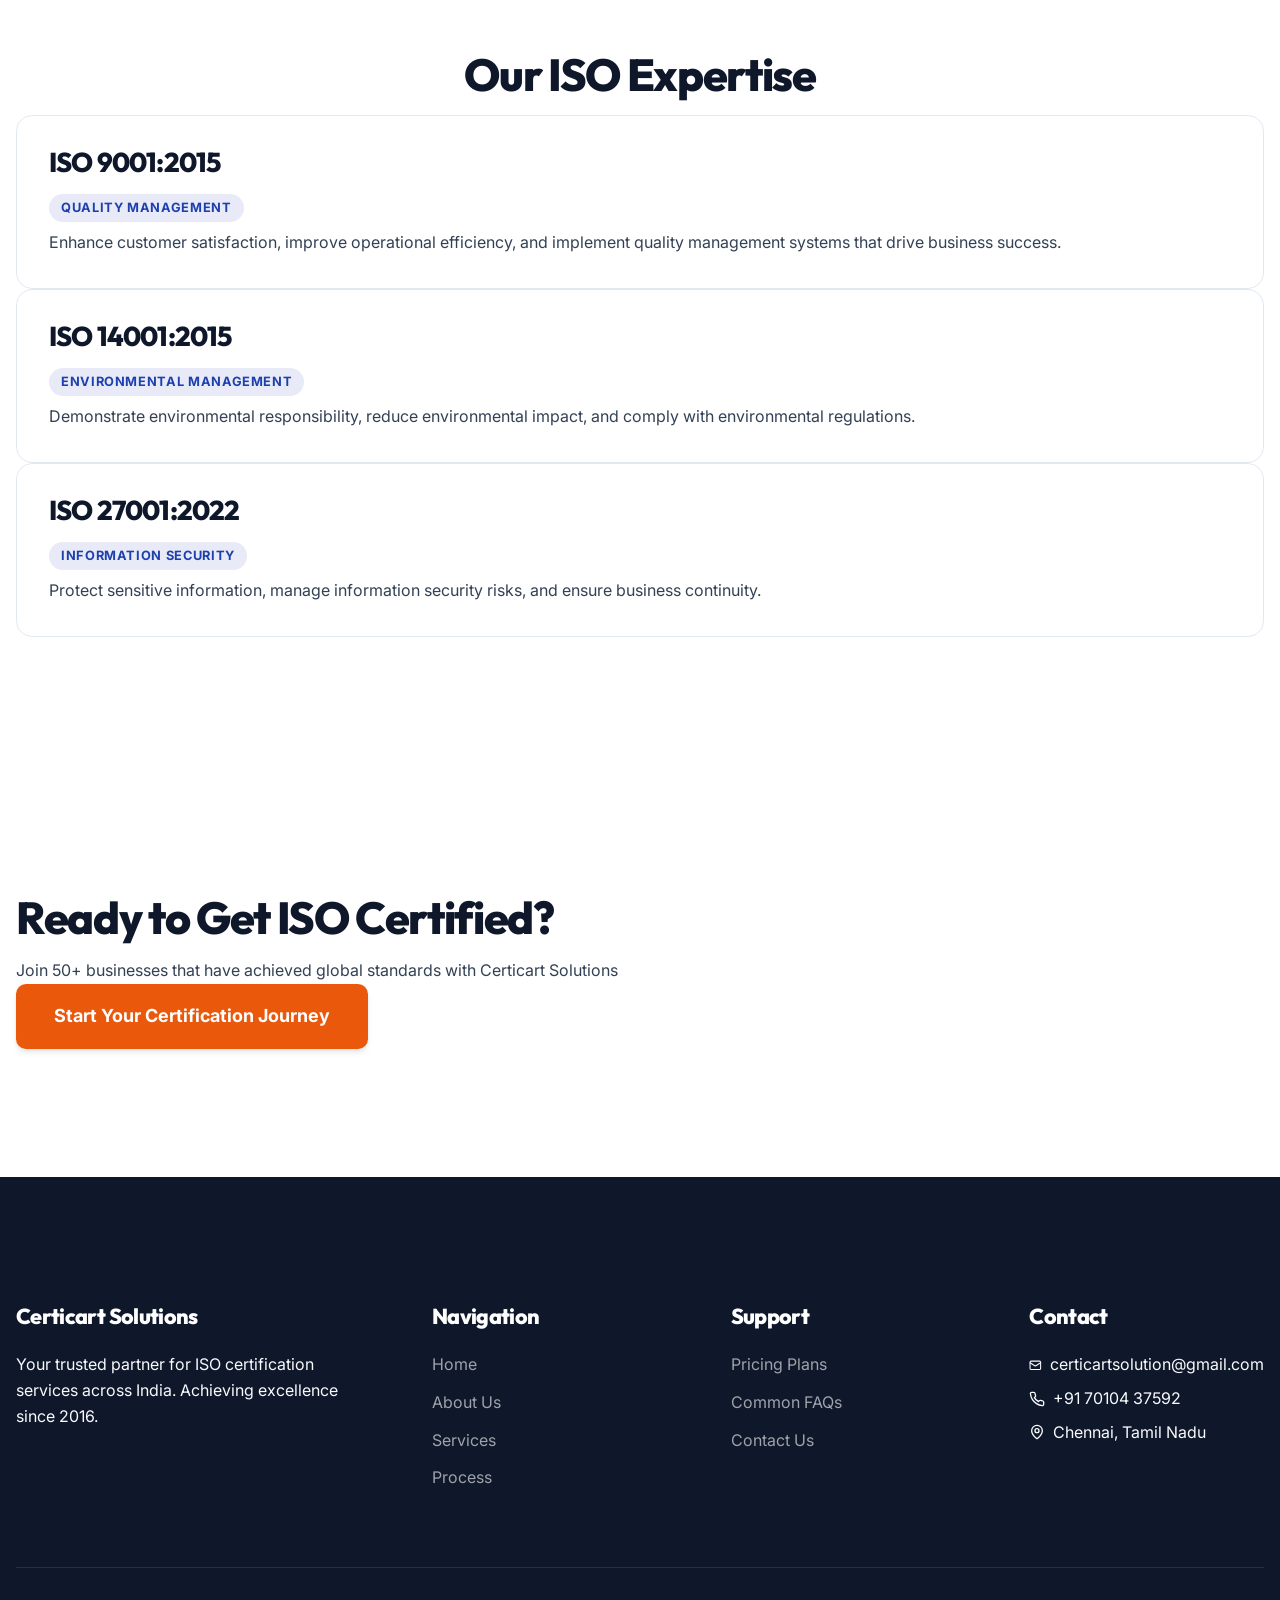
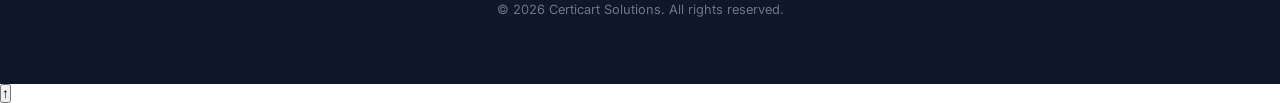
==== commit 7f04e364: "Made changes" ====
--- a/index.html
+++ b/index.html
@@ -8,12 +8,23 @@
     <link rel="stylesheet" href="assets/css/style.css">
     <link rel="preconnect" href="https://fonts.googleapis.com">
     <link rel="preconnect" href="https://fonts.gstatic.com" crossorigin>
-    <link href="https://fonts.googleapis.com/css2?family=Inter:wght@300;400;500;600;700&display=swap" rel="stylesheet">
+    <link href="https://fonts.googleapis.com/css2?family=Inter:wght@300;400;500;600;700&family=Outfit:wght@500;600;700;800&display=swap" rel="stylesheet">
+    <link rel="preload" href="https://images.unsplash.com/photo-1556761175-5973dc0f32e7?auto=format&fit=crop&q=80&w=1000" as="image" fetchpriority="high">
     <link rel="icon" type="image/png" href="assets/logo.png">
 </head>
 <body>
     <!-- Header Navigation -->
     <header class="header">
+        <div class="header-top-bar">
+            <div class="container">
+                <div class="header-top-item d-flex align-items-center">
+                    <svg xmlns="http://www.w3.org/2000/svg" width="16" height="16" viewBox="0 0 24 24" fill="none" stroke="currentColor" stroke-width="2" stroke-linecap="round" stroke-linejoin="round" style="vertical-align: middle; margin-right: 6px;"><rect width="20" height="16" x="2" y="4" rx="2"/><path d="m22 7-8.97 5.7a1.94 1.94 0 0 1-2.06 0L2 7"/></svg> certicartsolution@gmail.com
+                </div>
+                <div class="header-top-item d-flex align-items-center">
+                    <svg xmlns="http://www.w3.org/2000/svg" width="16" height="16" viewBox="0 0 24 24" fill="none" stroke="currentColor" stroke-width="2" stroke-linecap="round" stroke-linejoin="round" style="vertical-align: middle; margin-right: 6px;"><path d="M22 16.92v3a2 2 0 0 1-2.18 2 19.79 19.79 0 0 1-8.63-3.07 19.5 19.5 0 0 1-6-6 19.79 19.79 0 0 1-3.07-8.67A2 2 0 0 1 4.11 2h3a2 2 0 0 1 2 1.72 12.84 12.84 0 0 0 .7 2.81 2 2 0 0 1-.45 2.11L8.09 9.91a16 16 0 0 0 6 6l1.27-1.27a2 2 0 0 1 2.11-.45 12.84 12.84 0 0 0 2.81.7A2 2 0 0 1 22 16.92z"/></svg> +91 70104 37592
+                </div>
+            </div>
+        </div>
         <div class="container">
             <div class="nav-wrapper">
                 <a href="index.html" class="logo">
@@ -21,10 +32,12 @@
                     <span class="logo-text">Certicart Solutions</span>
                 </a>
                 <nav class="nav-menu">
-                    <a href="index.html" class="nav-link">Home</a>
+                    <a href="index.html" class="nav-link active">Home</a>
+                    <a href="about.html" class="nav-link">About</a>
                     <a href="services.html" class="nav-link">Services</a>
                     <a href="process.html" class="nav-link">Process</a>
                     <a href="pricing.html" class="nav-link">Pricing</a>
+                    <a href="faq.html" class="nav-link">FAQ</a>
                     <a href="contact.html" class="nav-link">Contact</a>
                     <a href="contact.html" class="nav-link nav-quote-btn">Get a Quote</a>
                 </nav>
@@ -38,23 +51,59 @@
     </header>
 
     <!-- Hero Section -->
-    <section class="hero">
+    <section class="hero reveal">
         <div class="container">
-            <div class="hero-content" style="max-width: 800px;">
-                <h1 class="hero-title">Achieve Global Standards. Boost Your Business Credibility.</h1>
-                <p class="hero-subtitle">Fast, Affordable ISO Certification for Indian Businesses. Trusted by 500+ Companies for Excellence and Compliance.</p>
-                <div class="hero-buttons">
-                    <a href="contact.html" class="btn-primary">Get Free Consultation</a>
-                    <a href="process.html" class="btn-secondary">Learn About Process</a>
+            <div class="hero-content">
+                <div class="hero-text">
+                    <h1 class="hero-title">Achieve Global Standards. <br>Boost Your Credibility.</h1>
+                    <p class="hero-subtitle">Fast, Affordable ISO Certification for Indian Businesses. Trusted by 50+ Companies for Excellence and Compliance.</p>
+                    <div class="hero-buttons">
+                        <a href="contact.html" class="btn-primary">Get Consultation</a>
+                        <a href="process.html" class="btn-secondary">View Process</a>
+                    </div>
+                </div>
+                <div class="hero-image">
+                    <img src="https://images.unsplash.com/photo-1454165804606-c3d57bc86b40?auto=format&fit=crop&q=80&w=1000" alt="Corporate Business Audit Documentation" class="floating" fetchpriority="high">
+                </div>
+            </div>
+        </div>
+    </section>
+
+    <!-- Why Partner With Us (Trust Pillars) -->
+    <section class="why-services reveal">
+        <div class="container">
+            <h2 class="section-title">Why Partner With Us?</h2>
+            <p class="section-subtitle">We offer more than just a certificate; we provide a strategic partnership for your business growth.</p>
+            <div class="services-grid">
+                <div class="service-item">
+                    <div class="service-icon">
+                        <svg xmlns="http://www.w3.org/2000/svg" width="48" height="48" viewBox="0 0 24 24" fill="none" stroke="var(--primary)" stroke-width="2" stroke-linecap="round" stroke-linejoin="round"><circle cx="12" cy="8" r="6"/><path d="M15.477 12.89 17 22l-5-3-5 3 1.523-9.11"/></svg>
+                    </div>
+                    <h3>Certified Experts</h3>
+                    <p>Our team consists of lead auditors with 10+ years of experience in various ISO standards.</p>
+                </div>
+                <div class="service-item">
+                    <div class="service-icon">
+                        <svg xmlns="http://www.w3.org/2000/svg" width="48" height="48" viewBox="0 0 24 24" fill="none" stroke="var(--accent)" stroke-width="2" stroke-linecap="round" stroke-linejoin="round"><polygon points="13 2 3 14 12 14 11 22 21 10 12 10 13 2"/></svg>
+                    </div>
+                    <h3>Fast-Track Process</h3>
+                    <p>Achieve certification in as little as 8-12 weeks with our streamlined implementation roadmap.</p>
+                </div>
+                <div class="service-item">
+                    <div class="service-icon">
+                        <svg xmlns="http://www.w3.org/2000/svg" width="48" height="48" viewBox="0 0 24 24" fill="none" stroke="var(--primary)" stroke-width="2" stroke-linecap="round" stroke-linejoin="round"><path d="M6 3h12l4 6-10 13L2 9Z"/><path d="M11 3 8 9l4 13"/><path d="M13 3l3 6-4 13"/></svg>
+                    </div>
+                    <h3>Transparent Pricing</h3>
+                    <p>No hidden fees. We provide fixed quotes upfront because we value your trust.</p>
                 </div>
             </div>
         </div>
     </section>
 
     <!-- Core Services -->
-    <section class="featured-services">
+    <section class="featured-services reveal">
         <div class="container">
-            <h2 class="section-title">ISO Certification Services</h2>
+            <h2 class="section-title">Our ISO Expertise</h2>
             <div class="services-list">
                 <div class="service-card">
                     <div class="service-header">
@@ -82,11 +131,11 @@
     </section>
 
     <!-- Trust CTA -->
-    <section class="cta-section">
+    <section class="cta-section reveal">
         <div class="container">
             <div class="cta-content text-center">
                 <h2 class="cta-title">Ready to Get ISO Certified?</h2>
-                <p class="cta-subtitle">Join 500+ businesses that have achieved global standards with Certicart Solutions</p>
+                <p class="cta-subtitle">Join 50+ businesses that have achieved global standards with Certicart Solutions</p>
                 <a href="contact.html" class="btn-primary">Start Your Certification Journey</a>
             </div>
         </div>
@@ -98,22 +147,30 @@
             <div class="footer-content">
                 <div class="footer-section">
                     <h4>Certicart Solutions</h4>
-                    <p>Your trusted partner for ISO certification services across India. Helping businesses achieve global standards since 2008.</p>
+                    <p>Your trusted partner for ISO certification services across India. Achieving excellence since 2016.</p>
                 </div>
                 <div class="footer-section">
-                    <h4>Quick Links</h4>
+                    <h4>Navigation</h4>
                     <ul>
+                        <li><a href="index.html">Home</a></li>
+                        <li><a href="about.html">About Us</a></li>
                         <li><a href="services.html">Services</a></li>
                         <li><a href="process.html">Process</a></li>
-                        <li><a href="pricing.html">Pricing</a></li>
-                        <li><a href="faq.html">FAQ</a></li>
                     </ul>
                 </div>
                 <div class="footer-section">
-                    <h4>Contact Info</h4>
-                    <p>Email: certicartsolution@gmail.com</p>
-                    <p>Phone: +91 70104 37592</p>
-                    <p>Location: Chennai, Tamil Nadu</p>
+                    <h4>Support</h4>
+                    <ul>
+                        <li><a href="pricing.html">Pricing Plans</a></li>
+                        <li><a href="faq.html">Common FAQs</a></li>
+                        <li><a href="contact.html">Contact Us</a></li>
+                    </ul>
+                </div>
+                <div class="footer-section">
+                    <h4>Contact</h4>
+                    <p style="display: flex; align-items: center; margin-bottom: 0.5rem;"><svg xmlns="http://www.w3.org/2000/svg" width="16" height="16" viewBox="0 0 24 24" fill="none" stroke="currentColor" stroke-width="2" stroke-linecap="round" stroke-linejoin="round" style="margin-right: 8px;"><rect width="20" height="16" x="2" y="4" rx="2"/><path d="m22 7-8.97 5.7a1.94 1.94 0 0 1-2.06 0L2 7"/></svg> certicartsolution@gmail.com</p>
+                    <p style="display: flex; align-items: center; margin-bottom: 0.5rem;"><svg xmlns="http://www.w3.org/2000/svg" width="16" height="16" viewBox="0 0 24 24" fill="none" stroke="currentColor" stroke-width="2" stroke-linecap="round" stroke-linejoin="round" style="margin-right: 8px;"><path d="M22 16.92v3a2 2 0 0 1-2.18 2 19.79 19.79 0 0 1-8.63-3.07 19.5 19.5 0 0 1-6-6 19.79 19.79 0 0 1-3.07-8.67A2 2 0 0 1 4.11 2h3a2 2 0 0 1 2 1.72 12.84 12.84 0 0 0 .7 2.81 2 2 0 0 1-.45 2.11L8.09 9.91a16 16 0 0 0 6 6l1.27-1.27a2 2 0 0 1 2.11-.45 12.84 12.84 0 0 0 2.81.7A2 2 0 0 1 22 16.92z"/></svg> +91 70104 37592</p>
+                    <p style="display: flex; align-items: center; margin-bottom: 0.5rem;"><svg xmlns="http://www.w3.org/2000/svg" width="16" height="16" viewBox="0 0 24 24" fill="none" stroke="currentColor" stroke-width="2" stroke-linecap="round" stroke-linejoin="round" style="margin-right: 8px;"><path d="M20 10c0 4.993-5.539 10.193-7.399 11.799a1 1 0 0 1-1.202 0C9.539 20.193 4 14.993 4 10a8 8 0 0 1 16 0"/><circle cx="12" cy="10" r="3"/></svg> Chennai, Tamil Nadu</p>
                 </div>
             </div>
             <div class="footer-bottom">
--- a/assets/css/style.css
+++ b/assets/css/style.css
@@ -1,718 +1,1070 @@
 /* ===================================
-   Base Styles & Variables
+   Design System & Variables
    =================================== */
 
 :root {
     /* Color Palette - Premium Corporate */
-    --primary-color: #1e40af;       /* Deeper, Trustworthy Blue */
-    --secondary-color: #065f46;     /* Deeper, Professional Green */
-    --accent-color: #10b981;        /* Clean Accent Green */
-    --text-dark: #111827;          /* Rich Header Gray */
-    --text-body: #374151;          /* Comfortable Body Gray */
-    --text-light: #6b7280;          /* Subtle Support Gray */
-    --text-lighter: #9ca3af;       /* Minor Support Gray */
-    --bg-light: #f8fafc;           /* Clean Off-white/Gray */
-    --bg-white: #ffffff;
-    --border-color: #e2e8f0;       /* Lighter, subtle borders */
-    
-    /* Typography Scale */
-    --fs-h1: 2.75rem;
-    --fs-h1-hero: 3.5rem;
-    --fs-h2: 2rem;
-    --fs-h3: 1.25rem;
-    --fs-body: 1rem;
-    --fs-nav: 0.9375rem;
-    
-    /* Effects */
-    --shadow-sm: 0 1px 2px 0 rgba(0, 0, 0, 0.05);
-    --shadow-md: 0 4px 6px -1px rgba(0, 0, 0, 0.1), 0 2px 4px -1px rgba(0, 0, 0, 0.06);
-    --shadow-lg: 0 10px 15px -3px rgba(0, 0, 0, 0.1), 0 4px 6px -2px rgba(0, 0, 0, 0.05);
-    --radius-standard: 8px;
-}
+    --primary: #1e40af;
+    --primary-light: #3b82f6;
+    --primary-dark: #1e3a8a;
+    --secondary: #0f172a;
+    --accent: #ea580c;
+    
+    /* Neutral Palette */
+    --text-main: #0f172a;
+    --text-body: #334155;
+    --text-muted: #64748b;
+    --text-inv: #ffffff;
+    --bg-main: #ffffff;
+    --bg-subtle: #f8fafc;
+    --border: #e2e8f0;
+    --surface-glass: rgba(255, 255, 255, 0.95);
+    
+    /* Harmonized Fluid Typography (Minor Third Scale 1.2) */
+    --fs-xs: clamp(0.75rem, 0.7rem + 0.2vw, 0.8rem);
+    --fs-sm: clamp(0.875rem, 0.8rem + 0.3vw, 0.95rem);
+    --fs-base: clamp(1rem, 0.9rem + 0.5vw, 1.125rem);
+    --fs-lg: clamp(1.2rem, 1.1rem + 0.8vw, 1.35rem);
+    --fs-h3: clamp(1.4rem, 1.3rem + 1.2vw, 1.7rem);
+    --fs-h2: clamp(1.8rem, 1.6rem + 2.5vw, 2.8rem);
+    --fs-h1: clamp(2.4rem, 2rem + 5vw, 4.5rem);
+    
+    /* Consistent Fluid Spacing */
+    --space-1: clamp(0.25rem, 0.3vw, 0.3rem);
+    --space-2: clamp(0.5rem, 0.5vw, 0.75rem);
+    --space-4: clamp(1rem, 1.2vw, 1.5rem);
+    --space-8: clamp(1.5rem, 2.5vw, 3rem);
+    --space-12: clamp(3rem, 5vw, 6rem);
+    --space-24: clamp(4rem, 10vw, 12rem);
+    
+    /* Premium Design Tokens */
+    --shadow-sm: 0 1px 2px rgba(15, 23, 42, 0.05);
+    --shadow-md: 0 4px 6px -1px rgba(15, 23, 42, 0.1), 0 2px 4px -1px rgba(15, 23, 42, 0.06);
+    --shadow-lg: 0 10px 15px -3px rgba(15, 23, 42, 0.1), 0 4px 6px -2px rgba(15, 23, 42, 0.05);
+    --shadow-xl: 0 20px 25px -5px rgba(15, 23, 42, 0.1), 0 10px 10px -5px rgba(15, 23, 42, 0.04);
+    
+    --radius-sm: 6px;
+    --radius-md: 10px;
+    --radius-lg: 16px;
+    --radius-full: 9999px;
+    
+    --transition-base: 0.3s cubic-bezier(0.4, 0, 0.2, 1);
+    --transition-smooth: 0.5s cubic-bezier(0.4, 0, 0.2, 1);
+}
+
+/* ===================================
+   Base Reset
+   =================================== */
 
 * {
     margin: 0;
     padding: 0;
     box-sizing: border-box;
+    -webkit-tap-highlight-color: transparent;
+}
+
+img, svg, video, iframe {
+    max-width: 100%;
+    height: auto;
+    display: block;
 }
 
 html {
     scroll-behavior: smooth;
-    font-size: 16px; /* Explicit base */
+    font-size: 16px; 
 }
 
 body {
-    font-family: 'Inter', -apple-system, BlinkMacSystemFont, 'Segoe UI', Roboto, sans-serif;
-    line-height: 1.7; /* Balanced for readability */
+    font-family: 'Inter', -apple-system, system-ui, sans-serif;
+    line-height: 1.6;
     color: var(--text-body);
-    background-color: var(--bg-white);
+    background-color: var(--bg-main);
     overflow-x: hidden;
     -webkit-font-smoothing: antialiased;
-    -moz-osx-font-smoothing: grayscale;
+}
+
+body::before {
+    content: '';
+    position: fixed;
+    top: 0; left: 0; right: 0; bottom: 0;
+    pointer-events: none;
+    z-index: -1;
+    background-image: radial-gradient(var(--border) 1px, transparent 1px);
+    background-size: 40px 40px;
+    opacity: 0.3;
 }
 
 .container {
-    max-width: 1200px;
+    max-width: 1320px;
     margin: 0 auto;
-    padding: 0 1.5rem;
-}
-
-/* ===================================
-   Typography
+    padding: 0 var(--space-4);
+}
+
+section {
+    padding: var(--space-24) 0;
+}
+
+/* ===================================
+   Typography (Harmonized)
    =================================== */
 
 h1, h2, h3, h4, h5, h6 {
-    font-weight: 700; /* Bolder headers for clear hierarchy */
-    line-height: 1.25;
-    margin-bottom: 1.25rem;
-    color: var(--text-dark);
-}
+    font-family: 'Outfit', -apple-system, system-ui, sans-serif;
+    font-weight: 800;
+    line-height: 1.1;
+    color: var(--text-main);
+    letter-spacing: -0.03em;
+    margin-bottom: var(--space-4);
+}
+
+h1 { font-size: var(--fs-h1); }
+h2 { font-size: var(--fs-h2); }
+h3 { font-size: var(--fs-h3); }
 
 .section-title {
     text-align: center;
-    font-size: var(--fs-h2);
-    font-weight: 800;
-    margin-bottom: 1.5rem;
+    max-width: 900px;
+    margin-left: auto;
+    margin-right: auto;
 }
 
 .section-subtitle {
-    font-size: 1.125rem;
-    color: var(--text-light);
+    font-size: var(--fs-lg);
+    color: var(--text-muted);
     text-align: center;
-    margin-bottom: 3rem;
+    margin-bottom: var(--space-12);
     max-width: 700px;
     margin-left: auto;
     margin-right: auto;
-}
-
-.lead-text {
-    font-size: 1.125rem;
-    line-height: 1.8;
-    color: var(--text-body);
-}
-
-/* ===================================
-   Header Navigation
+    font-weight: 500;
+}
+
+/* ===================================
+   Buttons (Refined)
+   =================================== */
+
+.btn-primary, .btn-secondary {
+    display: inline-flex;
+    align-items: center;
+    justify-content: center;
+    padding: 1rem 2.25rem;
+    text-decoration: none !important;
+    font-weight: 700;
+    border-radius: var(--radius-md);
+    transition: var(--transition-base);
+    cursor: pointer;
+    font-size: var(--fs-base);
+    gap: 0.75rem;
+    border: 2px solid transparent;
+    white-space: nowrap;
+    text-align: center;
+}
+
+.btn-primary {
+    background: var(--accent);
+    color: #ffffff !important;
+    box-shadow: var(--shadow-md);
+    position: relative;
+    overflow: hidden;
+}
+
+.btn-primary::after {
+    content: '';
+    position: absolute;
+    top: 0; left: -100%;
+    width: 50%; height: 100%;
+    background: linear-gradient(to right, rgba(255,255,255,0) 0%, rgba(255,255,255,0.3) 50%, rgba(255,255,255,0) 100%);
+    transform: skewX(-25deg);
+    transition: all 0.75s ease;
+}
+
+.btn-primary:hover::after {
+    left: 200%;
+}
+
+.btn-primary:hover {
+    background: #c2410c;
+    transform: translateY(-2px);
+    box-shadow: var(--shadow-lg);
+}
+
+.btn-secondary {
+    background: #ffffff;
+    color: var(--primary) !important;
+    border-color: var(--primary);
+}
+
+.btn-secondary:hover {
+    background: var(--bg-subtle);
+    transform: translateY(-2px);
+    box-shadow: var(--shadow-sm);
+}
+
+/* ===================================
+   Header & Nav (Premium Alignment)
    =================================== */
 
 .header {
-    background: var(--bg-white);
-    box-shadow: var(--shadow-sm);
     position: fixed;
     top: 0;
+    left: 0;
     width: 100%;
     z-index: 1000;
-    transition: all 0.3s ease;
+    transition: var(--transition-smooth);
+}
+
+.header-top-bar {
+    background: var(--primary-dark);
+    color: var(--text-inv);
+    font-size: var(--fs-xs);
+    padding: 0.5rem 0;
+    font-weight: 600;
+    transition: var(--transition-base);
+}
+
+.header-top-bar .container {
+    display: flex;
+    justify-content: flex-end;
+    gap: 2rem;
+}
+
+.header.scrolled {
+    background: var(--surface-glass);
+    backdrop-filter: blur(12px);
+    box-shadow: var(--shadow-sm);
+}
+
+.header.scrolled .header-top-bar {
+    margin-top: -40px;
+    opacity: 0;
 }
 
 .nav-wrapper {
     display: flex;
     justify-content: space-between;
     align-items: center;
+    padding: 1.25rem 0;
+    transition: var(--transition-smooth);
+}
+
+.header.scrolled .nav-wrapper {
     padding: 0.75rem 0;
 }
 
 .logo {
     display: flex;
     align-items: center;
-    gap: 12px;
+    gap: 0.75rem;
     text-decoration: none;
-    transition: transform 0.3s cubic-bezier(0.4, 0, 0.2, 1);
-}
-
-.logo:hover {
-    transform: scale(1.02);
+    z-index: 2001;
 }
 
 .logo-img {
-    height: 40px;
+    height: 48px;
     width: auto;
-    object-fit: contain;
 }
 
 .logo-text {
-    font-size: 1.25rem;
-    font-weight: 800;
-    color: var(--primary-color);
-    letter-spacing: -0.025em;
+    font-size: 1.5rem;
+    font-weight: 900;
+    color: var(--primary);
+    letter-spacing: -0.05em;
 }
 
 .nav-menu {
     display: flex;
     list-style: none;
     gap: 2.5rem;
+    align-items: center;
 }
 
 .nav-link {
     text-decoration: none;
-    color: var(--text-body);
+    color: var(--text-main);
     font-weight: 600;
-    font-size: var(--fs-nav);
-    transition: color 0.3s ease;
-    position: relative;
-}
-
-.nav-link:hover {
-    color: var(--primary-color);
-}
-
-.nav-quote-btn {
-    background: var(--primary-color);
-    color: var(--bg-white) !important;
-    padding: 0.625rem 1.25rem;
-    border-radius: var(--radius-standard);
-    font-weight: 700;
-    font-size: var(--fs-nav);
-    transition: all 0.3s ease;
-}
-
-.nav-quote-btn:hover {
-    background: var(--secondary-color);
-    transform: translateY(-1px);
-    box-shadow: var(--shadow-md);
-}
-
-.nav-quote-btn::after {
-    display: none;
+    font-size: var(--fs-sm);
+    transition: var(--transition-base);
+    opacity: 0.7;
+    position: relative;
 }
 
 .nav-link::after {
     content: '';
     position: absolute;
-    bottom: -5px;
-    left: 0;
     width: 0;
     height: 2px;
-    background: var(--primary-color);
+    bottom: -4px;
+    left: 0;
+    background-color: var(--primary);
     transition: width 0.3s ease;
 }
 
-.nav-link:hover::after {
+.nav-link:hover::after, .nav-link.active::after {
     width: 100%;
 }
 
+.nav-link:hover, .nav-link.active {
+    color: var(--primary);
+    opacity: 1;
+}
+
+.nav-quote-btn {
+    background: var(--accent);
+    color: #fff !important;
+    padding: 0.75rem 1.5rem;
+    border-radius: var(--radius-md);
+    font-weight: 700;
+    opacity: 1 !important;
+    font-size: var(--fs-xs);
+}
+
+.nav-quote-btn::after {
+    display: none;
+}
+
+/* ===================================
+   Hero Sections (High-Impact)
+   =================================== */
+
+.hero {
+    min-height: 90vh;
+    display: flex;
+    align-items: center;
+    background: linear-gradient(135deg, rgba(239,246,255,1) 0%, rgba(255,255,255,1) 100%);
+    padding-top: 140px;
+    position: relative;
+}
+
+.hero::after {
+    content: '';
+    position: absolute;
+    top: 0; left: 0; right: 0; bottom: 0;
+    background: url('[data-uri]') left top;
+    opacity: 0.2;
+    mask-image: linear-gradient(to bottom, white, transparent);
+    z-index: 0;
+    pointer-events: none;
+}
+.hero-content {
+    position: relative;
+    z-index: 1;
+}
+
+.hero-content {
+    display: grid;
+    grid-template-columns: 1.15fr 0.85fr;
+    gap: var(--space-12);
+    align-items: center;
+}
+
+.hero-title {
+    margin-bottom: var(--space-8);
+}
+
+.hero-subtitle {
+    font-size: var(--fs-lg);
+    margin-bottom: var(--space-12);
+    max-width: 600px;
+}
+
+.hero-buttons {
+    display: flex;
+    gap: 1.5rem;
+}
+
+.hero-image img {
+    width: 100%;
+    height: auto;
+    border-radius: var(--radius-lg);
+    box-shadow: var(--shadow-xl);
+    animation: floating 8s ease-in-out infinite;
+}
+
+/* Sub-page Heroes */
+.about-hero, .services-hero, .process-hero, .pricing-hero, .faq-hero, .contact-hero {
+    padding-top: 180px;
+    padding-bottom: var(--space-12);
+    background: var(--bg-subtle);
+    text-align: center;
+}
+
+.sub-hero-content {
+    max-width: 900px;
+    margin: 0 auto;
+}
+
+@keyframes floating {
+    0%, 100% { transform: translateY(0) scale(1); }
+    50% { transform: translateY(-30px) scale(1.02); }
+}
+
+/* ===================================
+   Components (Balanced Alignment)
+   =================================== */
+
+/* Service & Pricing Cards */
+.services-grid, .pricing-grid, .faq-grid {
+    display: grid;
+    grid-template-columns: repeat(auto-fit, minmax(320px, 1fr));
+    gap: var(--space-8);
+}
+
+.service-item, .service-card, .pricing-card {
+    background: var(--bg-main);
+    padding: var(--space-8);
+    border-radius: var(--radius-lg);
+    border: 1px solid var(--border);
+    transition: var(--transition-base);
+    height: 100%;
+    display: flex;
+    flex-direction: column;
+}
+
+.service-item:hover, .service-card:hover, .pricing-card:hover {
+    transform: translateY(-10px);
+    box-shadow: var(--shadow-xl);
+    border-color: var(--primary-light);
+}
+
+.pricing-card.featured {
+    border-color: var(--accent);
+    box-shadow: var(--shadow-md);
+    position: relative;
+    overflow: hidden;
+    transform: scale(1.02);
+}
+
+.pricing-card.featured::before {
+    content: 'Most Popular';
+    position: absolute;
+    top: 20px;
+    right: -35px;
+    background: var(--accent);
+    color: white;
+    font-size: 0.75rem;
+    font-weight: 700;
+    padding: 0.25rem 3rem;
+    transform: rotate(45deg);
+    z-index: 10;
+    text-transform: uppercase;
+    letter-spacing: 1px;
+}
+
+.pricing-features, .service-features {
+    list-style: none;
+    margin-bottom: var(--space-8);
+    flex-grow: 1;
+}
+
+.pricing-features li, .service-features li {
+    position: relative;
+    padding-left: 2rem;
+    margin-bottom: 0.75rem;
+}
+
+.pricing-features li::before, .service-features li::before {
+    content: '✓';
+    position: absolute;
+    left: 0;
+    top: -2px;
+    color: var(--accent);
+    font-weight: 800;
+    font-size: 1.2rem;
+}
+
+.service-cta {
+    margin-top: auto;
+}
+
+.service-icon {
+    margin-bottom: var(--space-4);
+    display: flex;
+}
+
+.service-icon svg {
+    transition: var(--transition-base);
+}
+
+.service-item:hover .service-icon svg {
+    transform: scale(1.1);
+}
+
+.service-badge {
+    display: inline-block;
+    background: rgba(30, 64, 175, 0.1);
+    color: var(--primary);
+    padding: 0.25rem 0.75rem;
+    border-radius: var(--radius-full);
+    font-size: var(--fs-xs);
+    font-weight: 700;
+    text-transform: uppercase;
+    letter-spacing: 0.05em;
+    margin-bottom: 0.5rem;
+}
+
+/* ===================================
+   FAQ Accordion (Polished)
+   =================================== */
+
+.faq-item {
+    border: 1px solid var(--border);
+    border-radius: var(--radius-md);
+    margin-bottom: 1.5rem;
+    overflow: hidden;
+    background: var(--bg-main);
+    transition: var(--transition-base);
+}
+
+.faq-question {
+    padding: 1.5rem 2rem;
+    display: flex;
+    justify-content: space-between;
+    align-items: center;
+    cursor: pointer;
+}
+
+.faq-question h3 {
+    font-size: var(--fs-base);
+    margin-bottom: 0;
+    padding-right: 1.5rem;
+}
+
+.faq-toggle {
+    font-size: 1.5rem;
+    color: var(--primary);
+    transition: var(--transition-base);
+}
+
+.faq-answer {
+    max-height: 0;
+    overflow: hidden;
+    padding: 0 2rem;
+    transition: var(--transition-smooth);
+    background: var(--bg-subtle);
+}
+
+.faq-item.active-faq {
+    border-color: var(--primary);
+}
+
+.faq-item.active-faq .faq-answer {
+    max-height: 1000px;
+    padding: 1.5rem 2rem;
+    border-top: 1px solid var(--border);
+}
+
+.faq-item.active-faq .faq-toggle {
+    transform: rotate(180deg);
+}
+
+/* ===================================
+   Reveal System
+   =================================== */
+
+.reveal {
+    opacity: 0;
+    transform: translateY(40px);
+    transition: opacity 0.8s ease, transform 0.8s cubic-bezier(0.2, 0.8, 0.2, 1);
+}
+
+.reveal.active {
+    opacity: 1;
+    transform: translateY(0);
+}
+
+.active.service-item, .active.service-card, .active.faq-item, .active.footer-section {
+    animation: fadeInUp 0.7s cubic-bezier(0.2, 0.8, 0.2, 1) both;
+}
+
+@keyframes fadeInUp {
+    from { opacity: 0; transform: translateY(30px); }
+    to { opacity: 1; transform: translateY(0); }
+}
+
+/* ===================================
+   Footer (Professional)
+   =================================== */
+
+.footer {
+    background: var(--secondary);
+    color: #f8fafc;
+    padding: var(--space-24) 0 var(--space-12);
+}
+
+.footer-content {
+    display: grid;
+    grid-template-columns: 1.5fr 1fr 1fr 1fr;
+    gap: var(--space-12);
+}
+
+.footer h4 {
+    color: #fff;
+    font-size: var(--fs-lg);
+    margin-bottom: 1.5rem;
+}
+
+.footer ul { list-style: none; }
+.footer li { margin-bottom: 0.75rem; }
+.footer a {
+    color: rgba(255,255,255,0.6);
+    text-decoration: none;
+    transition: var(--transition-base);
+}
+
+.footer a:hover {
+    color: #fff;
+    padding-left: 5px;
+}
+
+.footer-bottom {
+    margin-top: var(--space-12);
+    padding-top: var(--space-8);
+    border-top: 1px solid rgba(255,255,255,0.1);
+    text-align: center;
+    color: rgba(255,255,255,0.4);
+    font-size: var(--fs-xs);
+}
+
+/* ===================================
+   Grid & Layout System (Custom)
+   =================================== */
+
+.row {
+    display: flex;
+    flex-wrap: wrap;
+    gap: var(--space-8);
+}
+.col-lg-6 {
+    flex: 1 1 calc(50% - var(--space-4));
+    min-width: 320px;
+}
+.col-lg-5 {
+    flex: 1 1 calc(41.666% - var(--space-4));
+    min-width: 320px;
+}
+.col-lg-7 {
+    flex: 1 1 calc(58.333% - var(--space-4));
+    min-width: 320px;
+}
+
+.stats-grid {
+    display: grid;
+    grid-template-columns: repeat(2, 1fr);
+    gap: var(--space-8);
+}
+.stat-item {
+    background: var(--bg-subtle);
+    padding: var(--space-8);
+    border-radius: var(--radius-lg);
+    text-align: center;
+    border: 1px solid var(--border);
+    transition: var(--transition-base);
+}
+.stat-item:hover {
+    border-color: var(--primary-light);
+    transform: translateY(-5px);
+}
+.stat-number {
+    font-family: 'Outfit', sans-serif;
+    font-size: 3rem;
+    font-weight: 800;
+    color: var(--accent);
+    line-height: 1.1;
+    margin-bottom: 0.5rem;
+}
+.stat-label {
+    font-weight: 600;
+    color: var(--text-main);
+}
+
+.team-grid {
+    display: grid;
+    grid-template-columns: repeat(3, 1fr);
+    gap: var(--space-8);
+}
+.team-member {
+    background: var(--bg-main);
+    padding: var(--space-8);
+    border-radius: var(--radius-lg);
+    border: 1px solid var(--border);
+    transition: var(--transition-base);
+    text-align: center;
+}
+.team-member:hover {
+    box-shadow: var(--shadow-md);
+    border-color: var(--primary-light);
+    transform: translateY(-5px);
+}
+.member-name { margin-bottom: 0.25rem; font-size: 1.25rem; }
+.member-title { color: var(--accent); font-weight: 600; font-size: 0.9rem; margin-bottom: 1rem; }
+.member-expertise { font-size: 0.9rem; color: var(--text-body); }
+
+.values-grid {
+    display: grid;
+    grid-template-columns: repeat(4, 1fr);
+    gap: var(--space-8);
+}
+.value-item {
+    background: var(--bg-main);
+    padding: var(--space-8);
+    border-radius: var(--radius-lg);
+    border: 1px solid var(--border);
+    text-align: center;
+}
+
+.standards-grid {
+    display: grid;
+    grid-template-columns: repeat(auto-fit, minmax(300px, 1fr));
+    gap: var(--space-8);
+}
+.standard-card {
+    background: var(--bg-main);
+    padding: var(--space-6);
+    border-radius: var(--radius-md);
+    border: 1px solid var(--border);
+    transition: var(--transition-base);
+}
+.standard-card:hover {
+    box-shadow: var(--shadow-sm);
+    transform: translateY(-2px);
+    border-color: var(--primary-light);
+}
+
+.contact-grid {
+    display: grid;
+    grid-template-columns: 5fr 7fr;
+    gap: var(--space-12);
+    align-items: start;
+}
+.contact-method {
+    margin-bottom: var(--space-8);
+}
+.contact-method h3 { margin-bottom: 0.5rem; }
+
+/* About History Timeline */
+.history-timeline {
+    position: relative;
+    padding-left: 2rem;
+    border-left: 2px solid var(--border);
+    margin-top: var(--space-8);
+}
+.history-timeline-item {
+    position: relative;
+    margin-bottom: var(--space-8);
+}
+.history-timeline-item::before {
+    content: '';
+    position: absolute;
+    left: -2.45rem;
+    top: 0.25rem;
+    width: 16px;
+    height: 16px;
+    border-radius: 50%;
+    background: var(--primary);
+    border: 4px solid var(--bg-main);
+}
+.timeline-year {
+    font-weight: 800;
+    color: var(--accent);
+    font-size: 1.25rem;
+    margin-bottom: 0.5rem;
+    font-family: 'Outfit', sans-serif;
+}
+.timeline-content-box {
+    background: var(--bg-subtle);
+    padding: var(--space-4) var(--space-6);
+    border-radius: var(--radius-md);
+    border: 1px solid var(--border);
+}
+
+
+/* ===================================
+   Responsive Overrides (High-Fidelity)
+   =================================== */
+
+/* Mobile Menu Toggle */
 .mobile-menu-toggle {
     display: none;
     flex-direction: column;
+    gap: 6px;
+    background: none;
+    border: none;
     cursor: pointer;
-    gap: 4px;
-    padding: 8px;
+    z-index: 2005;
+    padding: 10px;
 }
 
 .mobile-menu-toggle span {
-    width: 25px;
+    display: block;
+    width: 30px;
     height: 3px;
-    background: var(--text-dark);
-    transition: all 0.3s ease;
-}
-
-/* ===================================
-   Buttons
-   =================================== */
-
-.btn-primary, .btn-secondary {
-    display: inline-block;
-    padding: 0.875rem 1.75rem;
-    text-decoration: none;
-    font-weight: 700;
-    border-radius: var(--radius-standard);
-    transition: all 0.3s cubic-bezier(0.4, 0, 0.2, 1);
-    cursor: pointer;
-    border: none;
-    font-size: var(--fs-body);
-}
-
-.btn-primary {
-    background: var(--primary-color);
-    color: var(--bg-white);
-    box-shadow: var(--shadow-md);
-}
-
-.btn-primary:hover {
-    background: #173691; /* Manual darken of primary */
-    transform: translateY(-2px);
+    background: var(--primary);
+    border-radius: 4px;
+    transition: var(--transition-base);
+}
+
+.mobile-menu-toggle.active span:nth-child(1) { transform: translateY(9px) rotate(45deg); }
+.mobile-menu-toggle.active span:nth-child(2) { opacity: 0; }
+.mobile-menu-toggle.active span:nth-child(3) { transform: translateY(-9px) rotate(-45deg); }
+
+@media (max-width: 1024px) {
+    .nav-menu { display: none; }
+    .mobile-menu-toggle { display: flex; }
+    
+    .nav-menu.active {
+        display: flex;
+        position: fixed;
+        inset: 0;
+        background: #fff;
+        flex-direction: column;
+        justify-content: center;
+        align-items: center;
+        gap: 2.5rem;
+        z-index: 2000;
+        padding: 4rem;
+    }
+    
+    .nav-menu.active .nav-link {
+        font-size: 1.75rem;
+        opacity: 1;
+    }
+    
+    .footer-content { grid-template-columns: 1fr 1fr; }
+}
+
+@media (max-width: 768px) {
+    .header-top-bar {
+        display: none;
+    }
+    
+    .hero-content {
+        grid-template-columns: 1fr;
+        text-align: center;
+    }
+    
+    .hero-buttons { justify-content: center; flex-direction: column; }
+    .btn-primary, .btn-secondary { width: 100%; }
+    
+    section { padding: var(--space-12) 0; }
+}
+
+/* ===================================
+   Process Page UI/UX
+   =================================== */
+
+.process-steps {
+    display: grid;
+    grid-template-columns: repeat(auto-fit, minmax(280px, 1fr));
+    gap: var(--space-8);
+}
+
+.step {
+    background: var(--bg-main);
+    padding: var(--space-8);
+    border-radius: var(--radius-lg);
+    border: 1px solid var(--border);
+    position: relative;
+    transition: var(--transition-base);
+}
+.step:hover {
     box-shadow: var(--shadow-lg);
-}
-
-.btn-secondary {
-    background: transparent;
-    color: var(--primary-color);
-    border: 2px solid var(--primary-color);
-}
-
-.btn-secondary:hover {
-    background: var(--primary-color);
-    color: var(--bg-white);
-    transform: translateY(-2px);
-}
-
-/* ===================================
-   Hero Section
-   =================================== */
-
-.hero {
-    padding: 160px 0 120px;
-    background: linear-gradient(135deg, #1e40af 0%, #065f46 100%);
-    color: var(--bg-white);
-    text-align: left;
-    position: relative;
-    overflow: hidden;
-}
-
-.hero::before {
+    border-color: var(--primary-light);
+    transform: translateY(-5px);
+}
+.step-number {
+    font-family: 'Outfit', sans-serif;
+    font-size: 4rem;
+    font-weight: 800;
+    color: rgba(30, 64, 175, 0.05);
+    position: absolute;
+    top: var(--space-4);
+    right: var(--space-4);
+    line-height: 1;
+}
+.step-content h3 {
+    margin-top: var(--space-8);
+}
+
+.detailed-step {
+    background: var(--bg-subtle);
+}
+.detailed-content {
+    display: flex;
+    flex-direction: column;
+    gap: var(--space-12);
+}
+.step-detail {
+    display: grid;
+    grid-template-columns: 1fr 2fr;
+    gap: var(--space-12);
+    background: var(--bg-main);
+    padding: var(--space-8);
+    border-radius: var(--radius-lg);
+    box-shadow: var(--shadow-sm);
+    border: 1px solid var(--border);
+}
+
+.step-number-large {
+    font-family: 'Outfit', sans-serif;
+    font-size: 5rem;
+    font-weight: 800;
+    color: var(--primary);
+    line-height: 1;
+    margin-bottom: var(--space-4);
+}
+.timeline-list {
+    list-style: none;
+    margin-bottom: var(--space-8);
+}
+.timeline-list li {
+    padding-left: 2rem;
+    position: relative;
+    margin-bottom: 1rem;
+}
+.timeline-list li::before {
+    content: '→';
+    position: absolute;
+    left: 0;
+    color: var(--accent);
+    font-weight: bold;
+}
+
+.documents-list, .activities-list, .deliverables-list {
+    display: flex;
+    flex-wrap: wrap;
+    gap: var(--space-2);
+    margin-bottom: var(--space-8);
+}
+
+.document-item, .activity-item, .deliverable-item {
+    background: rgba(30, 64, 175, 0.05);
+    color: var(--primary-dark);
+    padding: 0.5rem 1rem;
+    border-radius: var(--radius-full);
+    font-size: var(--fs-sm);
+    font-weight: 600;
+    border: 1px solid rgba(30, 64, 175, 0.1);
+}
+
+.timeline {
+    position: relative;
+    max-width: 800px;
+    margin: 0 auto;
+    padding: var(--space-8) 0;
+}
+.timeline::before {
     content: '';
     position: absolute;
     top: 0;
-    left: 0;
-    right: 0;
     bottom: 0;
-    background: url('data:image/svg+xml,<svg xmlns="http://www.w3.org/2000/svg" viewBox="0 0 1440 320"><path fill="%23ffffff" fill-opacity="0.1" d="M0,96L48,112C96,128,192,160,288,160C384,160,480,128,576,122.7C672,117,768,139,864,154.7C960,171,1056,181,1152,165.3C1248,149,1344,107,1392,85.3L1440,64L1440,320L1392,320C1344,320,1248,320,1152,320C1056,320,960,320,864,320C768,320,672,320,576,320C480,320,384,320,288,320C192,320,96,320,48,320L0,320Z"></path></svg>') no-repeat bottom;
-    background-size: cover;
-}
-
-.hero-content {
-    display: grid;
-    grid-template-columns: 1fr 1fr;
-    gap: 4rem;
-    align-items: center;
-    position: relative;
-    z-index: 1;
-}
-
-.hero-title {
-    font-size: var(--fs-h1-hero);
-    font-weight: 800;
-    margin-bottom: 1.5rem;
-    line-height: 1.15;
-    letter-spacing: -0.02em;
-}
-
-.hero-subtitle {
-    font-size: 1.25rem;
-    margin-bottom: 3rem;
-    opacity: 0.9;
-    line-height: 1.6;
-}
-
-.hero-buttons {
-    display: flex;
-    gap: 1rem;
-    justify-content: center;
-    flex-wrap: wrap;
-}
-
-.hero-image img {
-    border-radius: 20px;
-    box-shadow: var(--shadow-lg);
-    max-width: 100%;
-    height: auto;
-}
-
-/* ===================================
-   Services Sections
-   =================================== */
-
-.services-overview {
-    padding: 120px 0;
-    background: var(--bg-white);
-}
-
-.services-grid {
-    display: grid;
-    grid-template-columns: repeat(auto-fit, minmax(280px, 1fr));
-    gap: 2rem;
-    margin-top: 3rem;
-}
-
-.service-item {
-    text-align: center;
-    padding: 2rem;
-    background: var(--bg-light);
-    border-radius: 12px;
-    transition: transform 0.3s ease, box-shadow 0.3s ease;
-}
-
-.service-item:hover {
-    transform: translateY(-5px);
-    box-shadow: var(--shadow-lg);
-}
-
-.service-icon {
-    font-size: 3rem;
-    margin-bottom: 1rem;
-}
-
-.service-item h3 {
-    font-size: var(--fs-h3);
-    color: var(--primary-color);
-    margin-bottom: 0.75rem;
-}
-
-.service-item p {
-    color: var(--text-light);
-    line-height: 1.6;
-}
-
-/* Stats Section */
-.stats {
-    padding: 60px 0;
-    background: linear-gradient(135deg, var(--primary-color) 0%, var(--secondary-color) 100%);
-    color: var(--bg-white);
-}
-
-.stats-grid {
-    display: none; /* Decluttered */
-}
-
-.stat-number {
-    font-size: var(--fs-h2);
-    font-weight: 800;
+    left: 50%;
+    width: 2px;
+    background: var(--border);
+    transform: translateX(-50%);
+}
+.timeline-item {
+    position: relative;
+    margin-bottom: var(--space-8);
+    width: 50%;
+    padding-right: var(--space-8);
+}
+.timeline-item:nth-child(even) {
+    margin-left: 50%;
+    padding-right: 0;
+    padding-left: var(--space-8);
+}
+.timeline-dot {
+    position: absolute;
+    top: 0;
+    right: -10px;
+    width: 20px;
+    height: 20px;
+    background: var(--accent);
+    border-radius: 50%;
+    border: 4px solid var(--bg-main);
+    z-index: 2;
+    transition: var(--transition-base);
+}
+.timeline-item:hover .timeline-dot {
+    transform: scale(1.3);
+}
+.timeline-item:nth-child(even) .timeline-dot {
+    right: auto;
+    left: -10px;
+}
+.timeline-content {
+    background: var(--bg-main);
+    padding: var(--space-4);
+    border-radius: var(--radius-md);
+    box-shadow: var(--shadow-sm);
+    border: 1px solid var(--border);
+    transition: var(--transition-base);
+}
+.timeline-item:hover .timeline-content {
+    border-color: var(--primary-light);
+    transform: translateY(-2px);
+}
+.timeline-date {
+    font-size: var(--fs-xs);
+    font-weight: 700;
+    color: var(--accent);
+    text-transform: uppercase;
+    letter-spacing: 0.05em;
     margin-bottom: 0.5rem;
 }
 
-.stat-label {
-    font-size: 1.1rem;
-    opacity: 0.9;
-}
-
-/* ===================================
-   Featured Services
-   =================================== */
-
-.featured-services {
-    padding: 80px 0;
-    background: var(--bg-light);
-}
-
-.services-list {
-    display: grid;
-    grid-template-columns: repeat(auto-fit, minmax(320px, 1fr));
-    gap: 2rem;
-    margin-top: 3rem;
-}
-
-.service-card {
-    background: var(--bg-white);
-    padding: 2.5rem;
-    border-radius: 8px;
-    border: 1px solid var(--border-color);
-    transition: transform 0.3s ease;
-}
-
-.service-card:hover {
-    transform: translateY(-2px);
-    border-color: var(--primary-color);
-}
-
-.service-header {
-    display: flex;
-    justify-content: space-between;
-    align-items: center;
-    margin-bottom: 1.5rem;
-}
-
-.service-header h3 {
-    font-size: 1.35rem;
-    color: var(--primary-color);
-    font-weight: 700;
-}
-
-.service-badge {
-    background: var(--bg-light);
-    padding: 0.5rem 1rem;
-    border-radius: 20px;
-    font-size: 0.875rem;
-    font-weight: 500;
-    color: var(--text-dark);
-}
-
-.service-card p {
-    color: var(--text-light);
-    line-height: 1.6;
-}
-
-/* ===================================
-   Team Section
-   =================================== */
-
-.team-section {
-    padding: 80px 0;
-    background: var(--bg-white);
-}
-
-.team-grid {
+.benefits-grid {
     display: grid;
     grid-template-columns: repeat(auto-fit, minmax(250px, 1fr));
-    gap: 2rem;
-    margin-top: 3rem;
-}
-
-.team-member {
+    gap: var(--space-8);
+}
+.benefit-item {
+    background: var(--bg-main);
+    padding: var(--space-8);
+    border-radius: var(--radius-lg);
+    border: 1px solid var(--border);
     text-align: center;
-    transition: transform 0.3s ease;
-}
-
-.team-member:hover {
-    transform: scale(1.05);
-}
-
-.member-image img {
-    border-radius: 50%;
-    width: 150px;
-    height: 150px;
-    object-fit: cover;
-    margin-bottom: 1rem;
-}
-
-.member-name {
-    font-size: 1.25rem;
-    font-weight: 700;
-    margin-bottom: 0.25rem;
-    color: var(--text-dark);
-}
-
-.member-title {
-    color: var(--text-light);
-    margin-bottom: 0.5rem;
-}
-
-.member-expertise {
-    font-size: 0.875rem;
-    color: var(--text-lighter);
-}
-
-/* ===================================
-   Values Section
-   =================================== */
-
-.values-section {
-    padding: 80px 0;
-}
-
-.values-grid {
-    display: grid;
-    grid-template-columns: repeat(auto-fit, minmax(250px, 1fr));
-    gap: 2rem;
-    margin-top: 3rem;
-}
-
-.value-item {
-    text-align: center;
-    padding: 2rem;
-    background: var(--bg-white);
-    border-radius: 12px;
+    transition: var(--transition-base);
+}
+.benefit-item:hover {
+    transform: translateY(-5px);
     box-shadow: var(--shadow-md);
-    transition: transform 0.3s ease;
-}
-
-.value-item:hover {
-    transform: translateY(-5px);
-}
-
-.value-icon {
-    font-size: 3rem;
-    margin-bottom: 1rem;
-}
-
-.value-item h3 {
-    color: var(--primary-color);
-    margin-bottom: 0.75rem;
-}
-
-/* ===================================
-   Contact Section
-   =================================== */
-
-.cta-section {
-    padding: 100px 0;
-    text-align: center;
-}
-
-.cta-section.bg-light {
-    background: var(--bg-light);
-}
-
-.cta-title {
-    font-size: var(--fs-h2);
-    font-weight: 800;
-    margin-bottom: 1.25rem;
-}
-
-.cta-subtitle {
-    font-size: 1.125rem;
-    color: var(--text-light);
-    margin-bottom: 2.5rem;
-    max-width: 650px;
-    margin-left: auto;
-    margin-right: auto;
-    line-height: 1.6;
-}
-
-/* ===================================
-   Footer
-   =================================== */
-
-.footer {
-    background: var(--text-dark);
-    color: var(--bg-white);
-    padding: 60px 0 20px;
-}
-
-.footer-content {
-    display: grid;
-    grid-template-columns: 2fr 1fr 1.5fr;
-    gap: 4rem;
-    margin-bottom: 3rem;
-}
-
-.footer-section h4 {
-    color: var(--bg-white);
-    margin-bottom: 1rem;
-}
-
-.footer-section ul {
-    list-style: none;
-}
-
-.footer-section li {
-    margin-bottom: 0.5rem;
-}
-
-.footer-section a {
-    color: var(--text-lighter);
-    text-decoration: none;
-    transition: color 0.3s ease;
-}
-
-.footer-section a:hover {
-    color: var(--bg-white);
-}
-
-.footer-bottom {
-    border-top: 1px solid rgba(255, 255, 255, 0.1);
-    padding-top: 20px;
-    text-align: center;
-    color: var(--text-lighter);
-}
-
-/* ===================================
-   Mobile Responsive
-   =================================== */
-
-/* ===================================
-   Back to Top Button
-   =================================== */
-#back-to-top {
-    position: fixed;
-    bottom: 30px;
-    right: 30px;
-    width: 45px;
-    height: 45px;
-    background: var(--primary-color);
-    color: white;
-    border: none;
-    border-radius: 50%;
-    cursor: pointer;
-    display: none;
-    align-items: center;
-    justify-content: center;
-    z-index: 1000;
-    box-shadow: var(--shadow-md);
-    transition: all 0.3s ease;
-}
-
-#back-to-top:hover {
-    background: var(--secondary-color);
-    transform: translateY(-3px);
-    box-shadow: var(--shadow-lg);
+    border-color: var(--primary-light);
 }
 
 @media (max-width: 768px) {
-    .mobile-menu-toggle {
-        display: flex;
-    }
-    
-    .logo-img {
-        height: 32px;
-    }
-    
-    .logo-text {
-        font-size: 1.125rem;
-    }
-
-    .nav-menu {
-        display: none;
-        position: absolute;
-        top: 100%;
-        left: 0;
+    .step-detail {
+        grid-template-columns: 1fr;
+    }
+    .timeline::before {
+        left: 20px;
+    }
+    .timeline-item {
         width: 100%;
-        background: var(--bg-white);
-        flex-direction: column;
-        padding: 2.5rem 1.5rem;
-        box-shadow: var(--shadow-lg);
-        gap: 1.5rem;
-        text-align: center;
-        border-top: 1px solid var(--border-color);
-    }
-
-    .nav-quote-btn {
-        display: inline-block;
-        width: fit-content;
-        margin: 0 auto;
-    }
-
-    .nav-menu.active {
-        display: flex;
-    }
-
-    .hero-content {
+        padding-left: 50px !important;
+        padding-right: 0 !important;
+        margin-left: 0 !important;
+    }
+    .timeline-dot {
+        left: 10px !important;
+        right: auto !important;
+    }
+}
+
+@media (max-width: 992px) {
+    .team-grid, .values-grid {
+        grid-template-columns: repeat(2, 1fr);
+    }
+    .contact-grid {
         grid-template-columns: 1fr;
-        text-align: center;
-        gap: 2rem;
-    }
-
-    .hero-title {
-        font-size: 2.5rem;
-    }
-
-    .hero-buttons {
-        justify-content: center;
-    }
-
-    .stats-grid {
+    }
+}
+
+@media (max-width: 768px) {
+    .team-grid, .values-grid, .stats-grid {
         grid-template-columns: 1fr;
     }
-
-    .service-header {
-        flex-direction: column;
-        align-items: flex-start;
-        gap: 1rem;
-    }
-
-    .footer-content {
-        grid-template-columns: 1fr;
-        text-align: center;
-    }
-
-    .section-title {
-        font-size: 1.75rem;
-    }
-}
-
-@media (max-width: 480px) {
-    .hero-title {
-        font-size: 2rem;
-    }
-
-    .hero-subtitle {
-        font-size: 1rem;
-    }
-
-    .stats-grid {
-        gap: 1rem;
-    }
-
-    .stat-number {
-        font-size: 2rem;
-    }
-}
+    .col-lg-5, .col-lg-6, .col-lg-7 {
+        flex: 1 1 100%;
+    }
+}
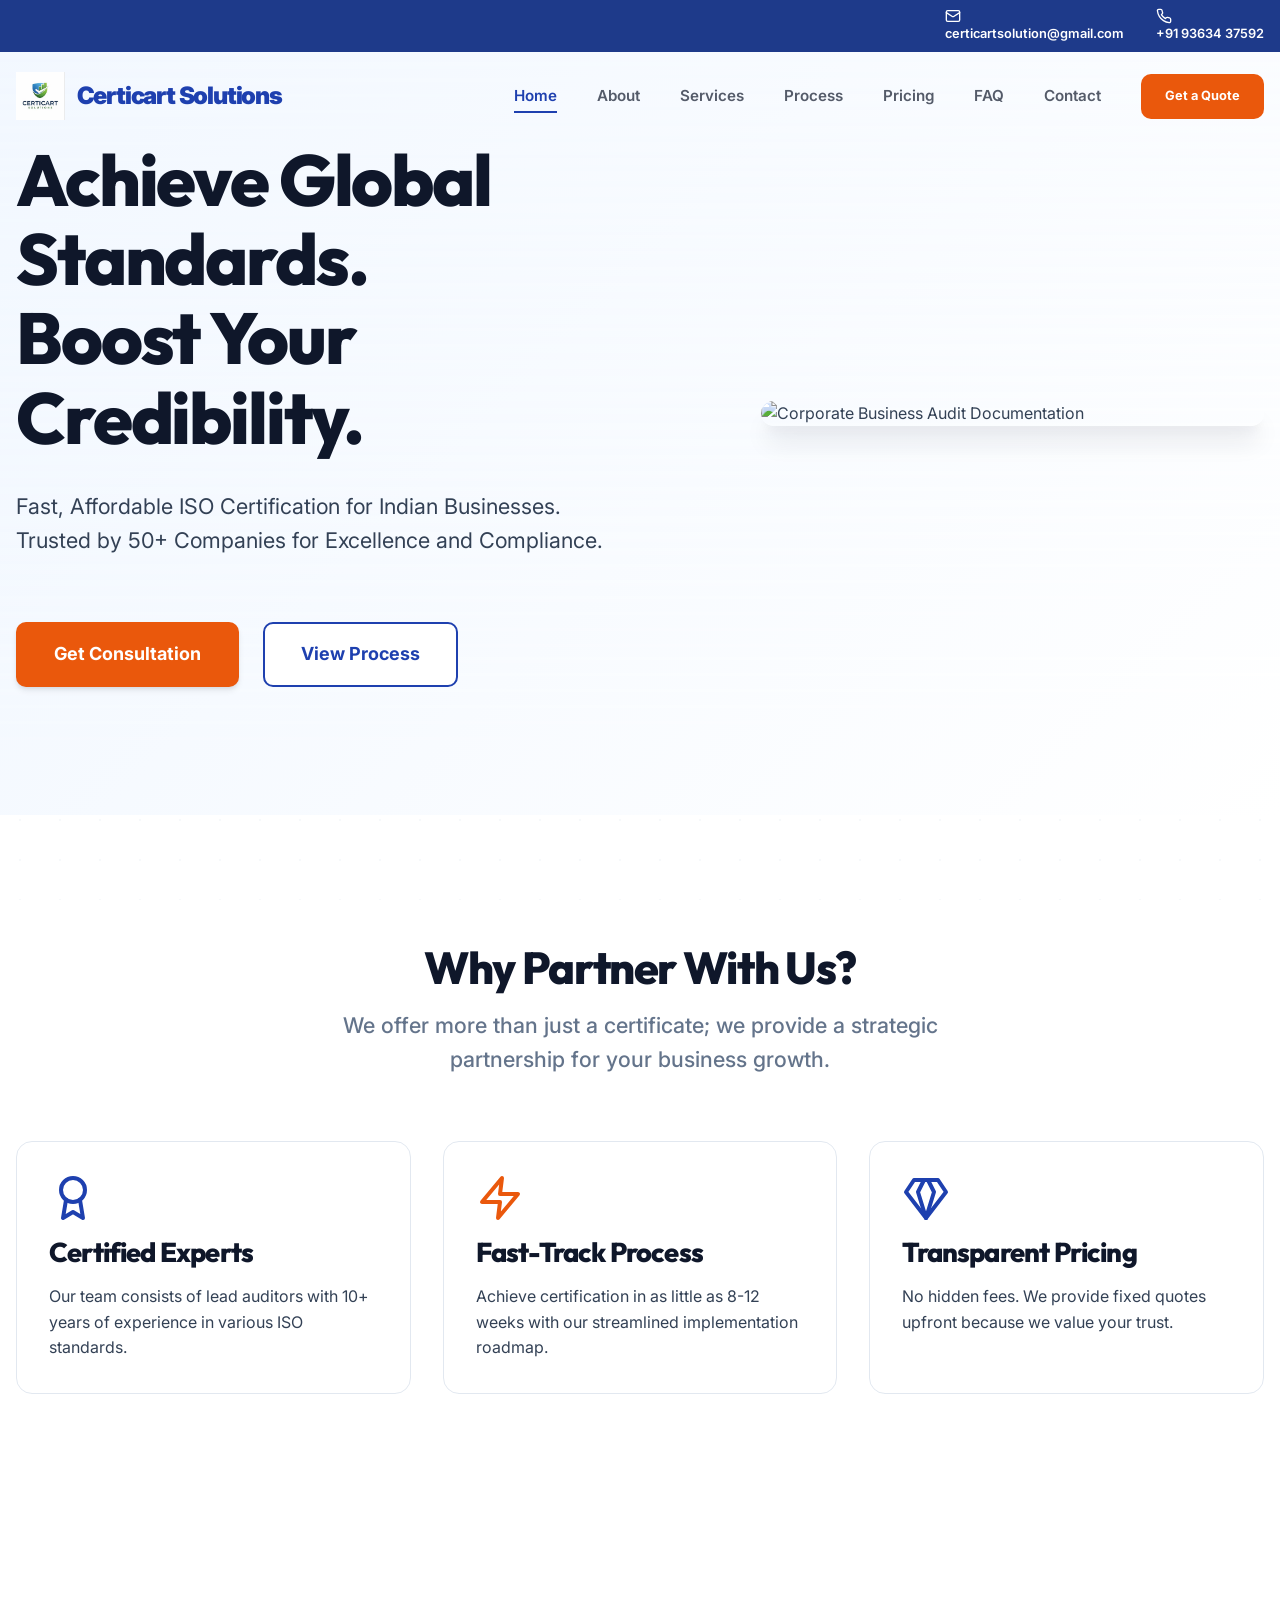
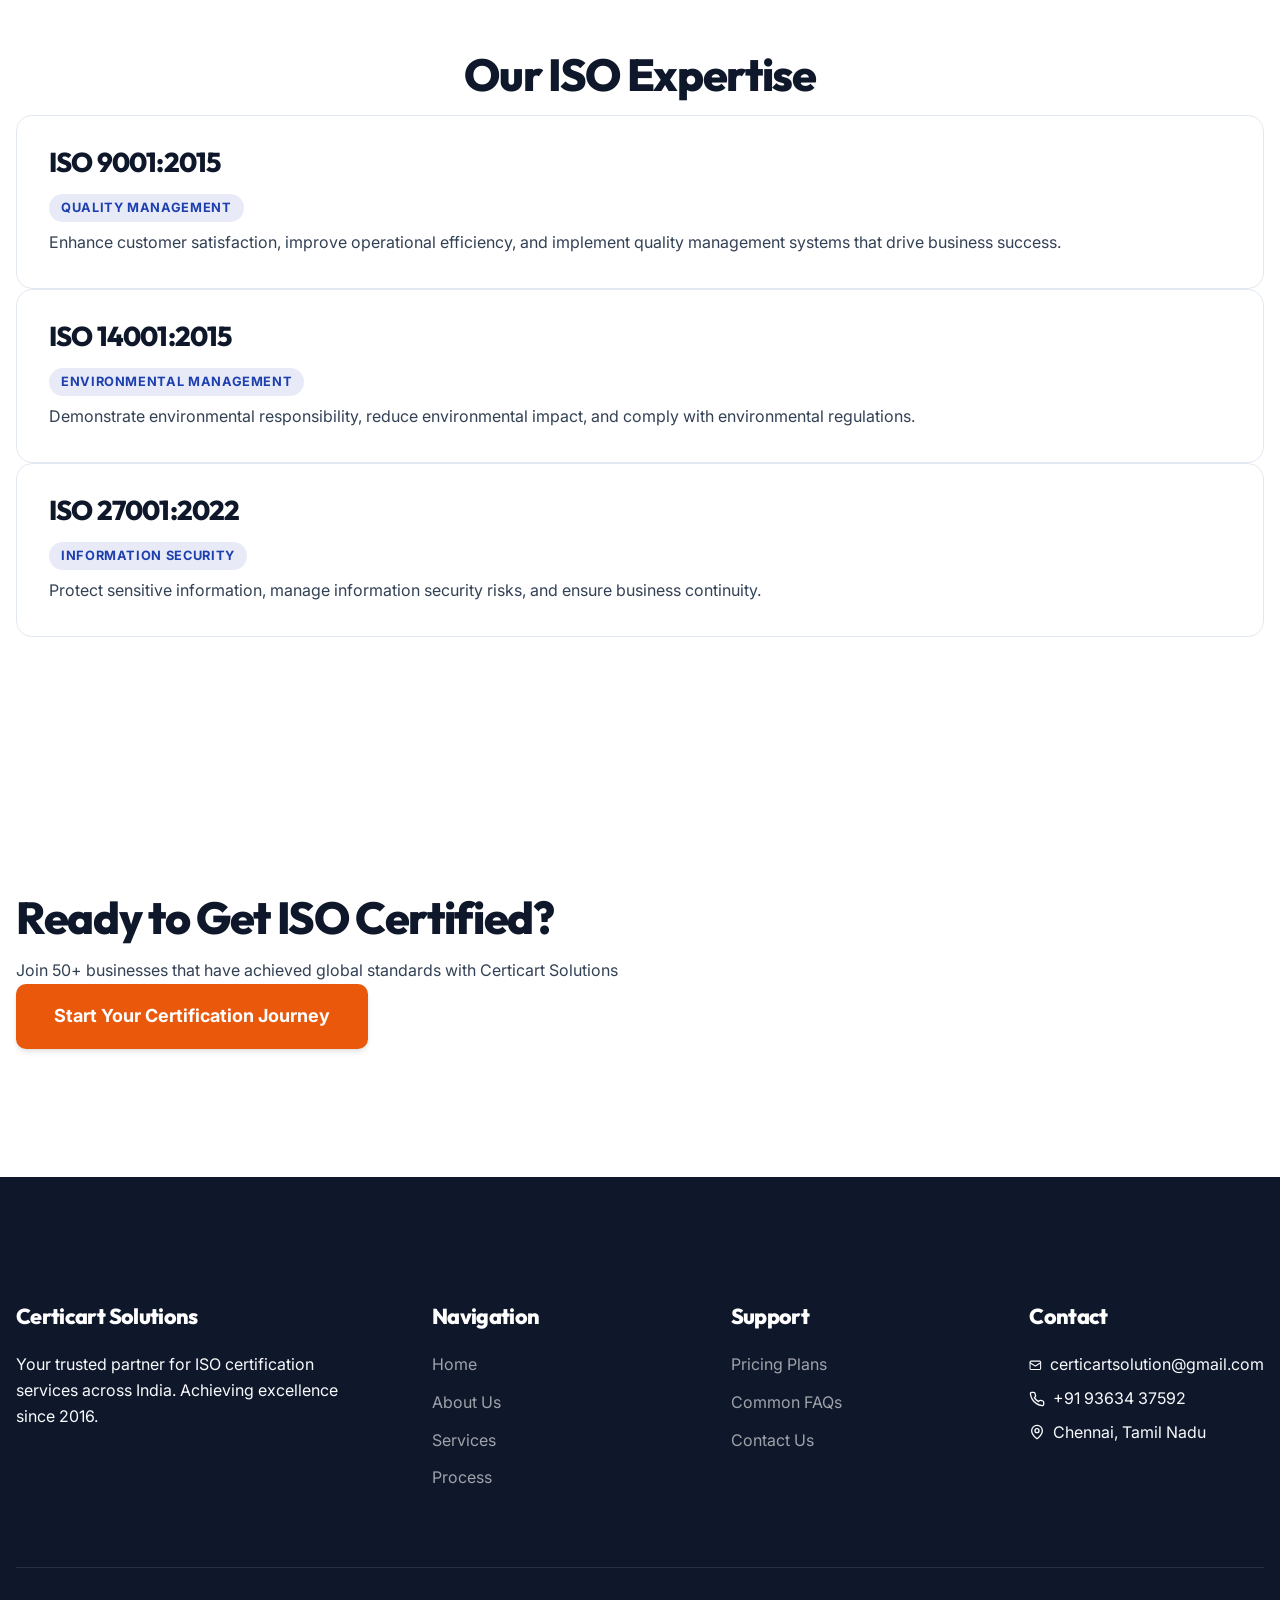
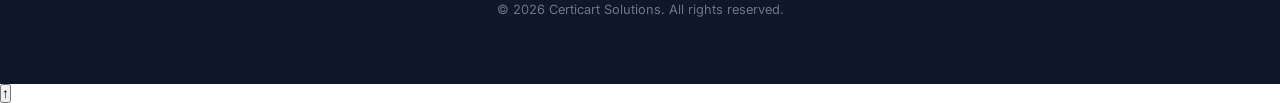
==== commit 01233303: "Changed phone number" ====
--- a/index.html
+++ b/index.html
@@ -21,7 +21,7 @@
                     <svg xmlns="http://www.w3.org/2000/svg" width="16" height="16" viewBox="0 0 24 24" fill="none" stroke="currentColor" stroke-width="2" stroke-linecap="round" stroke-linejoin="round" style="vertical-align: middle; margin-right: 6px;"><rect width="20" height="16" x="2" y="4" rx="2"/><path d="m22 7-8.97 5.7a1.94 1.94 0 0 1-2.06 0L2 7"/></svg> certicartsolution@gmail.com
                 </div>
                 <div class="header-top-item d-flex align-items-center">
-                    <svg xmlns="http://www.w3.org/2000/svg" width="16" height="16" viewBox="0 0 24 24" fill="none" stroke="currentColor" stroke-width="2" stroke-linecap="round" stroke-linejoin="round" style="vertical-align: middle; margin-right: 6px;"><path d="M22 16.92v3a2 2 0 0 1-2.18 2 19.79 19.79 0 0 1-8.63-3.07 19.5 19.5 0 0 1-6-6 19.79 19.79 0 0 1-3.07-8.67A2 2 0 0 1 4.11 2h3a2 2 0 0 1 2 1.72 12.84 12.84 0 0 0 .7 2.81 2 2 0 0 1-.45 2.11L8.09 9.91a16 16 0 0 0 6 6l1.27-1.27a2 2 0 0 1 2.11-.45 12.84 12.84 0 0 0 2.81.7A2 2 0 0 1 22 16.92z"/></svg> +91 70104 37592
+                    <svg xmlns="http://www.w3.org/2000/svg" width="16" height="16" viewBox="0 0 24 24" fill="none" stroke="currentColor" stroke-width="2" stroke-linecap="round" stroke-linejoin="round" style="vertical-align: middle; margin-right: 6px;"><path d="M22 16.92v3a2 2 0 0 1-2.18 2 19.79 19.79 0 0 1-8.63-3.07 19.5 19.5 0 0 1-6-6 19.79 19.79 0 0 1-3.07-8.67A2 2 0 0 1 4.11 2h3a2 2 0 0 1 2 1.72 12.84 12.84 0 0 0 .7 2.81 2 2 0 0 1-.45 2.11L8.09 9.91a16 16 0 0 0 6 6l1.27-1.27a2 2 0 0 1 2.11-.45 12.84 12.84 0 0 0 2.81.7A2 2 0 0 1 22 16.92z"/></svg> +91 93634 37592
                 </div>
             </div>
         </div>
@@ -169,7 +169,7 @@
                 <div class="footer-section">
                     <h4>Contact</h4>
                     <p style="display: flex; align-items: center; margin-bottom: 0.5rem;"><svg xmlns="http://www.w3.org/2000/svg" width="16" height="16" viewBox="0 0 24 24" fill="none" stroke="currentColor" stroke-width="2" stroke-linecap="round" stroke-linejoin="round" style="margin-right: 8px;"><rect width="20" height="16" x="2" y="4" rx="2"/><path d="m22 7-8.97 5.7a1.94 1.94 0 0 1-2.06 0L2 7"/></svg> certicartsolution@gmail.com</p>
-                    <p style="display: flex; align-items: center; margin-bottom: 0.5rem;"><svg xmlns="http://www.w3.org/2000/svg" width="16" height="16" viewBox="0 0 24 24" fill="none" stroke="currentColor" stroke-width="2" stroke-linecap="round" stroke-linejoin="round" style="margin-right: 8px;"><path d="M22 16.92v3a2 2 0 0 1-2.18 2 19.79 19.79 0 0 1-8.63-3.07 19.5 19.5 0 0 1-6-6 19.79 19.79 0 0 1-3.07-8.67A2 2 0 0 1 4.11 2h3a2 2 0 0 1 2 1.72 12.84 12.84 0 0 0 .7 2.81 2 2 0 0 1-.45 2.11L8.09 9.91a16 16 0 0 0 6 6l1.27-1.27a2 2 0 0 1 2.11-.45 12.84 12.84 0 0 0 2.81.7A2 2 0 0 1 22 16.92z"/></svg> +91 70104 37592</p>
+                    <p style="display: flex; align-items: center; margin-bottom: 0.5rem;"><svg xmlns="http://www.w3.org/2000/svg" width="16" height="16" viewBox="0 0 24 24" fill="none" stroke="currentColor" stroke-width="2" stroke-linecap="round" stroke-linejoin="round" style="margin-right: 8px;"><path d="M22 16.92v3a2 2 0 0 1-2.18 2 19.79 19.79 0 0 1-8.63-3.07 19.5 19.5 0 0 1-6-6 19.79 19.79 0 0 1-3.07-8.67A2 2 0 0 1 4.11 2h3a2 2 0 0 1 2 1.72 12.84 12.84 0 0 0 .7 2.81 2 2 0 0 1-.45 2.11L8.09 9.91a16 16 0 0 0 6 6l1.27-1.27a2 2 0 0 1 2.11-.45 12.84 12.84 0 0 0 2.81.7A2 2 0 0 1 22 16.92z"/></svg> +91 93634 37592</p>
                     <p style="display: flex; align-items: center; margin-bottom: 0.5rem;"><svg xmlns="http://www.w3.org/2000/svg" width="16" height="16" viewBox="0 0 24 24" fill="none" stroke="currentColor" stroke-width="2" stroke-linecap="round" stroke-linejoin="round" style="margin-right: 8px;"><path d="M20 10c0 4.993-5.539 10.193-7.399 11.799a1 1 0 0 1-1.202 0C9.539 20.193 4 14.993 4 10a8 8 0 0 1 16 0"/><circle cx="12" cy="10" r="3"/></svg> Chennai, Tamil Nadu</p>
                 </div>
             </div>
